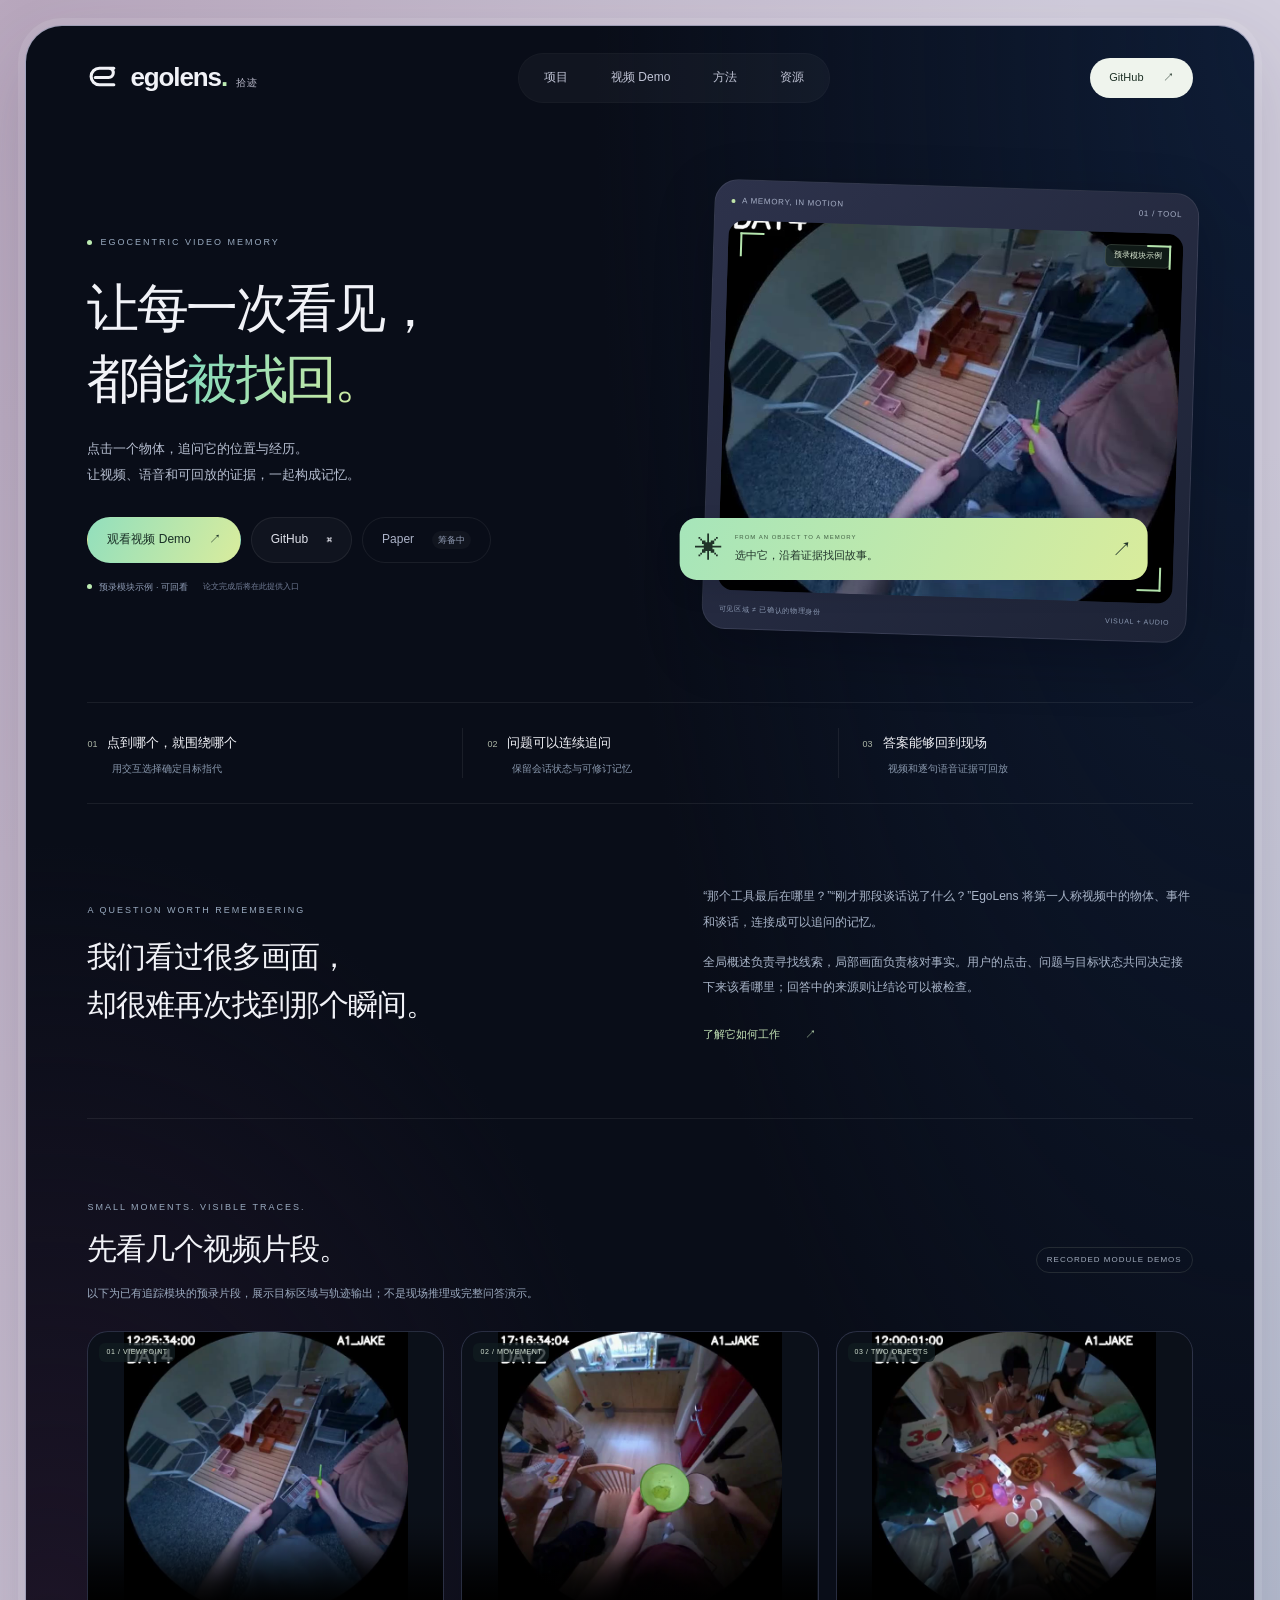
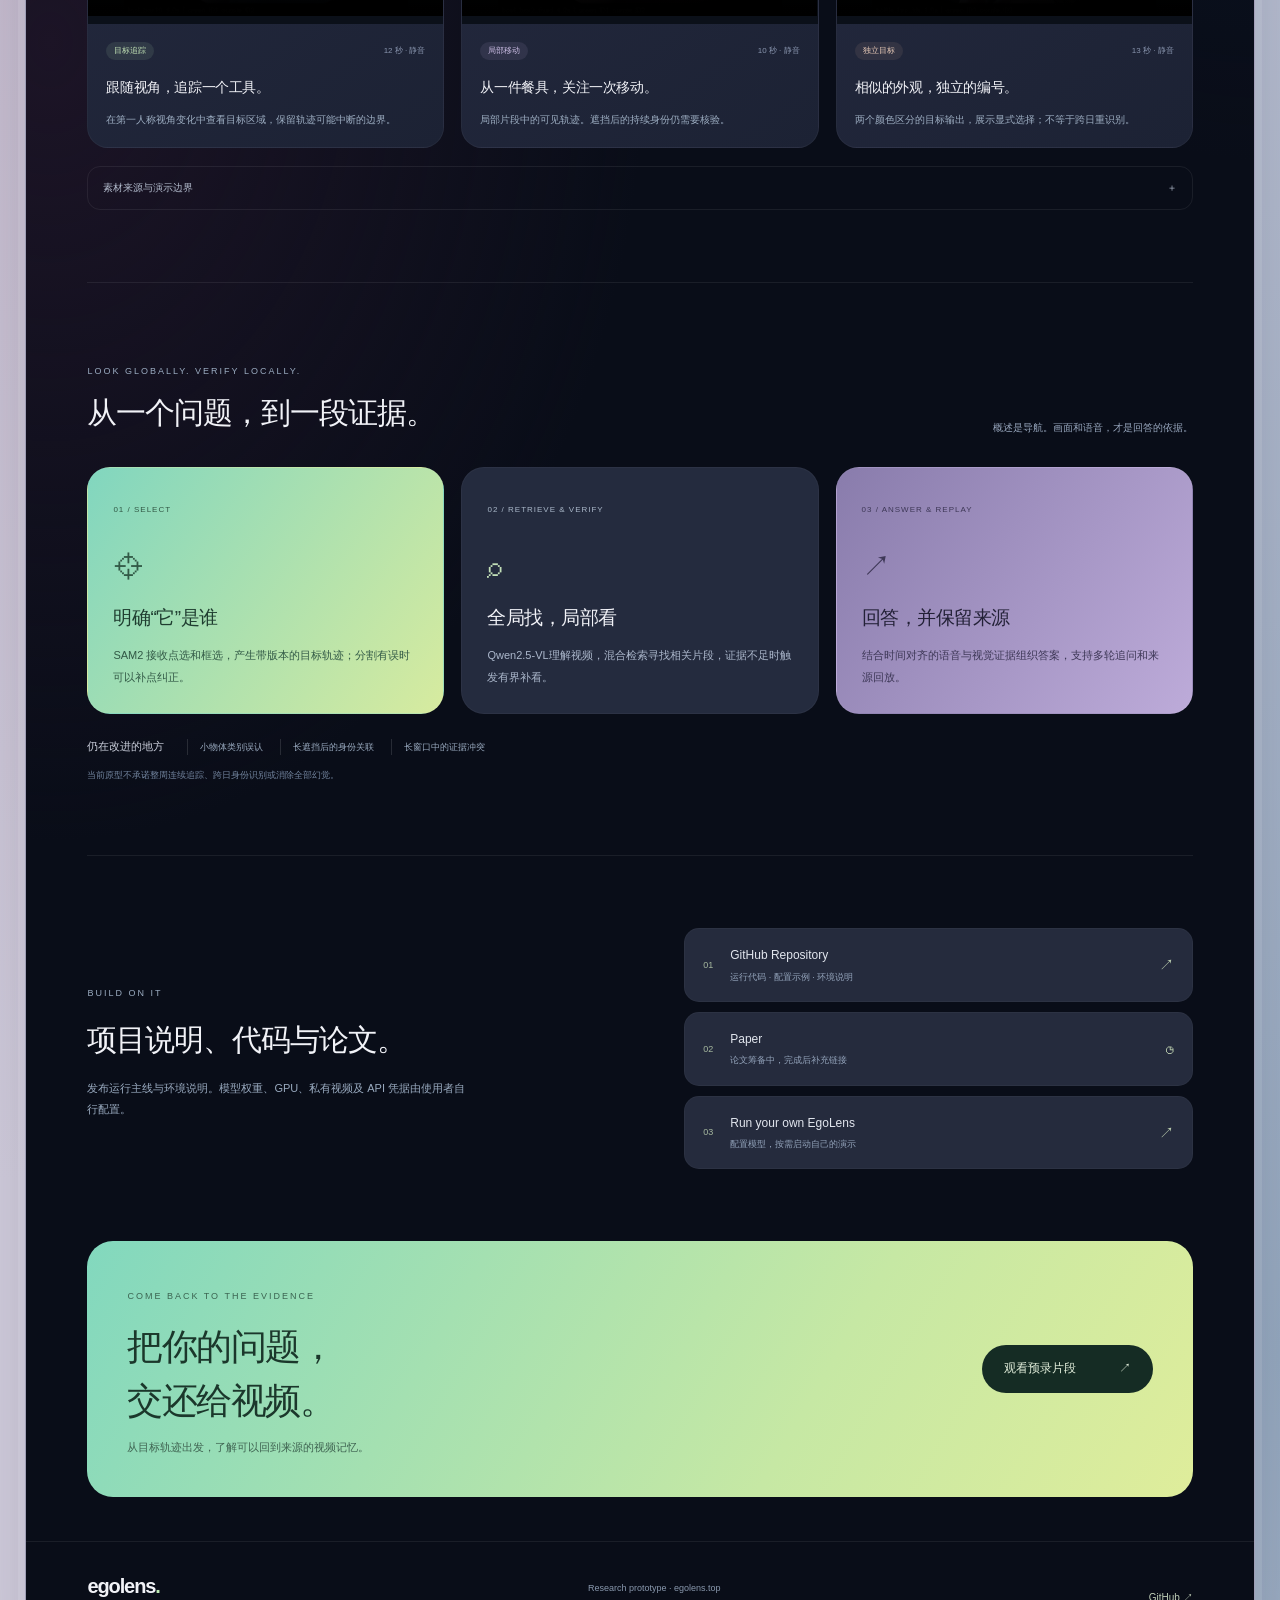
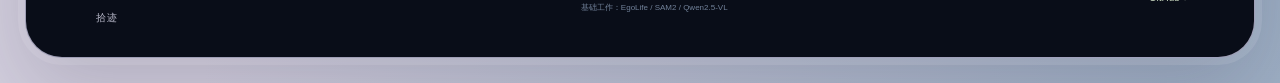
==== site/index.html @ 3f7dbe15 "Publish EgoLens runtime and static project website" ====
<!doctype html>
<html lang="zh-CN"><head><meta charset="utf-8"><meta name="viewport" content="width=device-width,initial-scale=1"><meta name="description" content="EgoLens 拾迹：点击物体，追溯事件，用可回放的视频与语音证据回答问题。"><meta name="theme-color" content="#090d18"><title>EgoLens 拾迹 · 让视频成为可追溯的记忆</title><link rel="icon" href="/assets/favicon.svg"><link rel="stylesheet" href="/assets/project.css"></head>
<body><div class="page-shell" id="top">
<header><a class="brand" href="#top" aria-label="EgoLens 首页"><svg viewBox="0 0 32 32" fill="none" aria-hidden="true"><path d="M26 7H12a8 8 0 0 0 0 16h14M8 16h13a4.5 4.5 0 0 0 0-9" stroke="currentColor" stroke-width="3" stroke-linecap="round"/></svg><span>egolens<span class="mint">.</span><small>拾迹</small></span></a><nav aria-label="项目导航"><a href="#about">项目</a><a href="#demos">视频 Demo</a><a href="#method">方法</a><a href="#resources">资源</a></nav><a class="header-demo" href="https://github.com/heiheiheiha00/egolens" target="_blank" rel="noopener noreferrer">GitHub <span>↗</span></a></header>
<main>
<section class="hero"><div class="hero-copy"><span class="eyebrow"><i></i> EGOCENTRIC VIDEO MEMORY</span><h1>让每一次看见，<br>都能<span>被找回。</span></h1><p>点击一个物体，追问它的位置与经历。<br>让视频、语音和可回放的证据，一起构成记忆。</p><div class="hero-actions"><a class="button primary" href="#demos">观看视频 Demo <span>↗</span></a><a class="button secondary" href="https://github.com/heiheiheiha00/egolens" target="_blank" rel="noopener noreferrer">GitHub <span>⌘</span></a><button class="button paper" id="paperLink" aria-describedby="paperNote">Paper <span>筹备中</span></button></div><div class="live-status"><span class="ready"></span><span>预录模块示例 · 可回看</span><small id="paperNote">论文完成后将在此提供入口</small></div></div>
<div class="hero-visual"><div class="visual-label"><span><i></i> A MEMORY, IN MOTION</span><span>01 / TOOL</span></div><div class="hero-video"><video muted loop playsinline autoplay preload="metadata" poster="/assets/demos/tool.jpg" aria-label="工具追踪预录模块示例"><source src="/assets/demos/tool.mp4" type="video/mp4"></video><span class="recorded-label">预录模块示例</span><span class="corner c1"></span><span class="corner c2"></span><span class="corner c3"></span><span class="corner c4"></span></div><div class="floating-card"><span class="orbit">✳</span><div><small>FROM AN OBJECT TO A MEMORY</small><b>选中它，沿着证据找回故事。</b></div><span>↗</span></div><div class="visual-foot"><span>可见区域 ≠ 已确认的物理身份</span><span>VISUAL + AUDIO</span></div></div></section>
<section class="feature-strip" id="about"><div><span>01</span><b>点到哪个，就围绕哪个</b><p>用交互选择确定目标指代</p></div><div><span>02</span><b>问题可以连续追问</b><p>保留会话状态与可修订记忆</p></div><div><span>03</span><b>答案能够回到现场</b><p>视频和逐句语音证据可回放</p></div></section>
<section class="section introduction"><div><span class="eyebrow">A QUESTION WORTH REMEMBERING</span><h2>我们看过很多画面，<br>却很难再次找到那个瞬间。</h2></div><div><p>“那个工具最后在哪里？”“刚才那段谈话说了什么？”EgoLens 将第一人称视频中的物体、事件和谈话，连接成可以追问的记忆。</p><p>全局概述负责寻找线索，局部画面负责核对事实。用户的点击、问题与目标状态共同决定接下来该看哪里；回答中的来源则让结论可以被检查。</p><a class="text-link" href="#method">了解它如何工作 <span>↗</span></a></div></section>
<section class="section demo-section" id="demos"><div class="section-heading"><div><span class="eyebrow">SMALL MOMENTS. VISIBLE TRACES.</span><h2>先看几个视频片段。</h2></div><span class="section-badge">RECORDED MODULE DEMOS</span></div><p class="section-description">以下为已有追踪模块的预录片段，展示目标区域与轨迹输出；不是现场推理或完整问答演示。</p><div class="demo-grid">
<article class="demo-card"><div class="demo-media"><video controls playsinline preload="none" poster="/assets/demos/tool.jpg" aria-label="工具与视角变化预录演示"><source src="/assets/demos/tool.mp4" type="video/mp4"></video><span>01 / VIEWPOINT</span></div><div class="demo-copy"><div><span class="tag">目标追踪</span><small>12 秒 · 静音</small></div><h3>跟随视角，追踪一个工具。</h3><p>在第一人称视角变化中查看目标区域，保留轨迹可能中断的边界。</p></div></article>
<article class="demo-card"><div class="demo-media"><video controls playsinline preload="none" poster="/assets/demos/bowl.jpg" aria-label="餐具移动预录演示"><source src="/assets/demos/bowl.mp4" type="video/mp4"></video><span>02 / MOVEMENT</span></div><div class="demo-copy"><div><span class="tag lilac">局部移动</span><small>10 秒 · 静音</small></div><h3>从一件餐具，关注一次移动。</h3><p>局部片段中的可见轨迹。遮挡后的持续身份仍需要核验。</p></div></article>
<article class="demo-card"><div class="demo-media"><video controls playsinline preload="none" poster="/assets/demos/bottles.jpg" aria-label="两个相似目标独立编号预录演示"><source src="/assets/demos/bottles.mp4" type="video/mp4"></video><span>03 / TWO OBJECTS</span></div><div class="demo-copy"><div><span class="tag peach">独立目标</span><small>13 秒 · 静音</small></div><h3>相似的外观，独立的编号。</h3><p>两个颜色区分的目标输出，展示显式选择；不等于跨日重识别。</p></div></article>
</div><details class="media-credit"><summary>素材来源与演示边界 <span>＋</span></summary><p>视频来源：<a href="https://huggingface.co/datasets/lmms-lab/EgoLife" target="_blank" rel="noopener noreferrer">EgoLife 官方数据集</a>；EgoLens 添加追踪可视化。分别节选 DAY4_A1_JAKE_12253000 的0–12秒、DAY2_A1_JAKE_17163000 的2–12秒、DAY3_A1_JAKE_12000000 的0–13秒。数据集卡声明 MIT；代码与第三方依赖各遵循其许可。</p><p>这些是开发阶段的追踪模块输出，完整序列中仍存在mask丢失和关联错误。短片用于说明交互组件，不作为完整序列准确率或独立基准成绩。</p></details></section>
<section class="section method-section" id="method"><div class="section-heading"><div><span class="eyebrow">LOOK GLOBALLY. VERIFY LOCALLY.</span><h2>从一个问题，到一段证据。</h2></div><p>概述是导航。画面和语音，才是回答的依据。</p></div><div class="method-grid"><article class="mint-card"><span>01 / SELECT</span><div class="method-icon">⌖</div><h3>明确“它”是谁</h3><p>SAM2 接收点选和框选，产生带版本的目标轨迹；分割有误时可以补点纠正。</p></article><article><span>02 / RETRIEVE & VERIFY</span><div class="method-icon">⌕</div><h3>全局找，局部看</h3><p>Qwen2.5-VL理解视频，混合检索寻找相关片段，证据不足时触发有界补看。</p></article><article class="lilac-card"><span>03 / ANSWER & REPLAY</span><div class="method-icon">↗</div><h3>回答，并保留来源</h3><p>结合时间对齐的语音与视觉证据组织答案，支持多轮追问和来源回放。</p></article></div><div class="limits"><b>仍在改进的地方</b><span>小物体类别误认</span><span>长遮挡后的身份关联</span><span>长窗口中的证据冲突</span><p>当前原型不承诺整周连续追踪、跨日身份识别或消除全部幻觉。</p></div></section>
<section class="section resource-section" id="resources"><div><span class="eyebrow">BUILD ON IT</span><h2>项目说明、代码与论文。</h2><p>发布运行主线与环境说明。模型权重、GPU、私有视频及 API 凭据由使用者自行配置。</p></div><div class="resource-links"><a href="https://github.com/heiheiheiha00/egolens" target="_blank" rel="noopener noreferrer"><span>01</span><div><b>GitHub Repository</b><small>运行代码 · 配置示例 · 环境说明</small></div><i>↗</i></a><button id="paperResource"><span>02</span><div><b>Paper</b><small>论文筹备中，完成后补充链接</small></div><i>◷</i></button><a href="https://github.com/heiheiheiha00/egolens/blob/main/docs/DEPLOYMENT.md" target="_blank" rel="noopener noreferrer"><span>03</span><div><b>Run your own EgoLens</b><small>配置模型，按需启动自己的演示</small></div><i>↗</i></a></div></section>
<section class="closing"><div><span class="eyebrow">COME BACK TO THE EVIDENCE</span><h2>把你的问题，<br>交还给视频。</h2><p>从目标轨迹出发，了解可以回到来源的视频记忆。</p></div><a class="button closing-button" href="#demos">观看预录片段 <span>↗</span></a></section>
</main><footer><a class="brand" href="#top"><span>egolens<span class="mint">.</span><small>拾迹</small></span></a><div><span>Research prototype · egolens.top</span><small>基础工作：<a href="https://github.com/EvolvingLMMs-Lab/EgoLife" target="_blank" rel="noopener noreferrer">EgoLife</a> / <a href="https://github.com/facebookresearch/sam2" target="_blank" rel="noopener noreferrer">SAM2</a> / <a href="https://github.com/QwenLM/Qwen2.5-VL" target="_blank" rel="noopener noreferrer">Qwen2.5-VL</a></small></div><a href="https://github.com/heiheiheiha00/egolens" target="_blank" rel="noopener noreferrer">GitHub ↗</a></footer>
</div><dialog id="notice"><button class="dialog-close" aria-label="关闭">×</button><span class="eyebrow">EGOLENS</span><h2 id="noticeTitle"></h2><p id="noticeText"></p><button class="button primary" id="noticeOkay">知道了</button></dialog><script src="/assets/project.js"></script></body></html>
---- assets/project.css ----
:root{color-scheme:dark;--mint:#bcebb2;--muted:#a5a9bd;--line:#ffffff12}*{box-sizing:border-box}html{scroll-behavior:smooth;scroll-padding-top:30px}body{margin:0;background:radial-gradient(ellipse at 2% 0,#b8a7bd,transparent 60%),radial-gradient(ellipse at 100% 90%,#95a9bf,transparent 60%),#d2cedd;padding:25px;color:#f1f2f7;font:15px/1.8 "Segoe UI","Microsoft YaHei",sans-serif}a{color:inherit;text-decoration:none}button{font:inherit;cursor:pointer}button:focus-visible,a:focus-visible,summary:focus-visible{outline:2px solid var(--mint);outline-offset:5px}[hidden]{display:none!important}h1,h2,h3,p{margin:0}.page-shell{max-width:1500px;margin:auto;border:1px solid #e3dffdb0;border-radius:37px;background:radial-gradient(ellipse at 100% 0,#0e1c35,transparent 38%),radial-gradient(ellipse at 2% 50%,#1c1426,transparent 35%),#090d18;overflow:hidden;box-shadow:0 0 0 7px #ffffff18,0 30px 80px #322b4933}header{display:flex;align-items:center;justify-content:space-between;padding:27px 5%;gap:25px}.brand{display:flex;align-items:center;gap:10px}.brand svg{width:33px}.brand>span{font-size:26px;font-weight:600;letter-spacing:-1.1px}.brand small{font-size:10px;color:#b9b9ca;letter-spacing:1px;margin-left:9px;font-weight:400}.mint{color:var(--mint)}nav{display:flex;gap:5px;background:#ffffff09;padding:6px;border:1px solid #ffffff06;border-radius:30px}nav a{font-size:12px;padding:7px 19px;border-radius:24px;color:#c1c5d6}nav a:hover{background:#ffffff0d}.header-demo{background:#eff4ed;color:#1d3025;border:0;border-radius:25px;font-size:11px;padding:10px 19px}.header-demo span{margin-left:16px}main{padding:0 5%}.hero{display:grid;grid-template-columns:1.12fr 1fr;gap:7%;align-items:center;padding:56px 0 67px}.eyebrow{font-size:9px;font-weight:500;letter-spacing:2px;color:#9aabc0;display:inline-flex;align-items:center;gap:8px}.eyebrow>i{width:5px;height:5px;background:var(--mint);border-radius:50%}h1{font-size:clamp(35px,4.1vw,61px);letter-spacing:-2.6px;line-height:1.36;font-weight:500;margin:19px 0 21px}h1>span{background:linear-gradient(110deg,#81d9bd,#d8ed9e);background-clip:text;-webkit-background-clip:text;color:transparent}.hero-copy>p{color:#b7bfd1;font-size:13px;line-height:2.05}.hero-actions{display:flex;flex-wrap:wrap;gap:10px;margin-top:28px}.button{display:inline-flex;align-items:center;justify-content:center;gap:18px;font-size:12px;border-radius:25px;padding:11px 19px;border:1px solid var(--line);transition:.2s}.button:hover{transform:translateY(-2px)}.primary{background:linear-gradient(115deg,#92dfbd,#d9ec9d);color:#182e25;border-color:transparent}.secondary{background:#ffffff08;color:#e0e2eb}.paper{background:transparent;color:#acb3c8}.paper>span{font-size:9px;background:#ffffff08;border-radius:12px;padding:1px 6px;color:#919cb4}.live-status{display:flex;align-items:center;gap:7px;color:#8e9bb4;font-size:9px;margin-top:16px;flex-wrap:wrap}.live-status>span:first-child{width:5px;height:5px;background:#a593bf;border-radius:50%}.live-status>span.ready{background:var(--mint)}.live-status>small{font-size:8px;color:#747f98;margin-left:8px}.hero-visual{position:relative;border-radius:24px;padding:14px 14px 12px;background:linear-gradient(140deg,#2d324b,#1d2336);border:1px solid #ffffff12;transform:rotate(1.8deg);box-shadow:0 18px 55px #03040e44}.visual-label,.visual-foot{display:flex;align-items:center;justify-content:space-between;font-size:8px;color:#a7b0c7;gap:9px;letter-spacing:.7px}.visual-label{padding:0 2px 12px}.visual-label i{display:inline-block;width:4px;height:4px;background:#bfe4a8;border-radius:50%;margin-right:4px}.hero-video{position:relative;border-radius:16px;overflow:hidden;background:#0a0c13;aspect-ratio:1.23}.hero-video video{height:100%;width:100%;object-fit:cover}.recorded-label{position:absolute;top:12px;right:12px;font-size:8px;color:#dcebd5;background:#16241fbd;border:1px solid #e7f5dd24;border-radius:6px;padding:3px 8px}.corner{position:absolute;width:24px;height:24px;border-color:#b5e5ae;border-style:solid;border-width:0}.c1{top:12px;left:12px;border-top-width:2px;border-left-width:2px}.c2{top:12px;right:12px;border-top-width:2px;border-right-width:2px}.c3{bottom:12px;left:12px;border-bottom-width:2px;border-left-width:2px}.c4{bottom:12px;right:12px;border-bottom-width:2px;border-right-width:2px}.floating-card{display:flex;align-items:center;gap:12px;position:absolute;bottom:54px;left:-25px;right:40px;background:linear-gradient(115deg,#a6e5ba,#d9ec9c);color:#203329;border-radius:17px;padding:13px 15px;transform:rotate(-1.8deg);box-shadow:0 10px 25px #060a1425}.orbit{font-size:28px;line-height:1}.floating-card div{flex:1}.floating-card small{display:block;font-size:6px;letter-spacing:1px;color:#426044}.floating-card b{font-size:11px;font-weight:500;display:block;margin-top:3px}.floating-card>span:last-child{font-size:20px}.visual-foot{font-size:7px;padding:13px 2px 0;color:#8c9ab3}.feature-strip{display:grid;grid-template-columns:1fr 1fr 1fr;border-top:1px solid var(--line);border-bottom:1px solid var(--line);padding:25px 0;gap:20px}.feature-strip div{padding-left:24px;border-left:1px solid var(--line)}.feature-strip div:first-child{padding-left:0;border-left:0}.feature-strip span{font-size:9px;color:#acb5a5;display:inline-block;margin-right:10px}.feature-strip b{font-size:13px;font-weight:500}.feature-strip p{font-size:10px;color:#8998ad;margin:5px 0 0 25px}.section{padding:72px 0}.introduction{display:grid;grid-template-columns:1.1fr 1fr;gap:7%;align-items:center}h2{font-size:30px;font-weight:400;line-height:1.6;letter-spacing:-1px;margin-top:12px}.introduction>div:last-child>p{font-size:12px;color:#a9b5c9;line-height:2.1;margin:8px 0 15px}.text-link{font-size:11px;display:inline-flex;gap:25px;align-items:center;color:#c3e2b6;margin-top:10px}.section-heading{display:flex;justify-content:space-between;align-items:end;gap:25px}.section-heading h2{margin-top:7px}.section-badge{font-size:8px;letter-spacing:1px;color:#a3adbd;border:1px solid #b4c1aa26;border-radius:20px;padding:5px 10px;white-space:nowrap}.section-description{font-size:11px;color:#9cabc0;margin-top:11px}.demo-section{border-top:1px solid var(--line)}.demo-grid{display:grid;grid-template-columns:1fr 1fr 1fr;gap:17px;margin-top:27px}.demo-card{background:linear-gradient(145deg,#252a40,#1c2234);border:1px solid #ffffff0b;border-radius:21px;overflow:hidden}.demo-media{position:relative;background:#0b1019;aspect-ratio:1.25}.demo-media video{width:100%;height:100%;object-fit:contain}.demo-media>span{position:absolute;top:11px;left:11px;font-size:7px;letter-spacing:.6px;padding:3px 7px;border-radius:6px;background:#111c20bf;color:#d0decf;pointer-events:none}.demo-copy{padding:18px}.demo-copy>div{display:flex;justify-content:space-between;align-items:center}.tag{font-size:8px;padding:2px 8px;border-radius:12px;background:#b4dfb21b;color:#c4e5b7}.tag.lilac{color:#cfc0e8;background:#b5a4d31c}.tag.peach{color:#e9cbb8;background:#dfb49518}.demo-copy small{font-size:8px;color:#8995ae}.demo-copy h3{font-size:14px;font-weight:500;letter-spacing:-.4px;margin:15px 0 9px}.demo-copy p{font-size:10px;color:#9daec2;line-height:1.9}.media-credit{margin-top:18px;border:1px solid var(--line);border-radius:13px;padding:12px 15px;color:#8495ae;font-size:10px}.media-credit summary{display:flex;justify-content:space-between;cursor:pointer;color:#b2bbcc}.media-credit p{margin-top:12px;font-size:10px;line-height:1.9}.media-credit a{color:#c4dfb7}.method-section{border-top:1px solid var(--line)}.section-heading>p{font-size:10px;max-width:240px;color:#98a7be;line-height:1.9}.method-grid{display:grid;grid-template-columns:1fr 1fr 1fr;gap:17px;margin-top:30px}.method-grid article{padding:25px;border-radius:23px;background:#242b3e;border:1px solid #ffffff09}.method-grid article>span{font-size:8px;letter-spacing:1px;color:#aab8c9}.method-icon{font-size:29px;margin:20px 0 11px;color:#c2dfb8}.method-grid h3{font-size:19px;line-height:1.6;font-weight:500;letter-spacing:-.5px}.method-grid p{font-size:11px;color:#acb8cc;line-height:1.95;margin-top:12px}.mint-card{background:linear-gradient(125deg,#81d6bf,#d7eb9f)!important;color:#1f3d30}.mint-card>span,.mint-card p,.mint-card .method-icon{color:#325946!important}.lilac-card{background:linear-gradient(125deg,#897cac,#bdabd9)!important;color:#232137}.lilac-card>span,.lilac-card p,.lilac-card .method-icon{color:#3e3857!important}.limits{display:flex;flex-wrap:wrap;align-items:center;gap:10px 17px;padding:23px 0 0;color:#9aabc0;font-size:10px}.limits b{font-weight:500;font-size:11px;color:#ccd0dd;margin-right:6px}.limits>span{border-left:1px solid #ffffff20;padding-left:12px;font-size:9px}.limits p{width:100%;font-size:9px;color:#72849e}.resource-section{display:grid;grid-template-columns:1fr 1fr;gap:8%;border-top:1px solid var(--line);align-items:center}.resource-section>div>p{font-size:11px;color:#9aabc0;line-height:1.95;margin-top:14px;max-width:380px}.resource-links{display:grid;gap:10px}.resource-links>a,.resource-links>button{display:flex;align-items:center;gap:17px;text-align:left;background:#252b3d;color:#e2e6ee;border:1px solid #ffffff08;border-radius:15px;padding:16px 18px}.resource-links>a:hover,.resource-links>button:hover{background:#30374b}.resource-links>*>span{font-size:9px;color:#a6b89f}.resource-links div{flex:1}.resource-links b{display:block;font-size:12px;font-weight:500}.resource-links small{display:block;font-size:9px;color:#93a3ba;margin-top:2px}.resource-links i{font-style:normal;color:#b6c8ab}.closing{display:flex;align-items:center;justify-content:space-between;gap:30px;padding:39px 40px;margin:0 0 44px;border-radius:26px;background:linear-gradient(120deg,#82d8be,#c6e8a4 65%,#dfed9b);color:#1b372b;position:relative;overflow:hidden}.closing .eyebrow{color:#3b6451}.closing h2{font-size:36px;line-height:1.5;letter-spacing:-1.5px;margin:13px 0 10px}.closing p{font-size:11px;color:#3f6351}.closing-button{border:0;background:#152c24;color:#e3efdc;font-size:12px;padding:13px 22px;white-space:nowrap}.closing-button>span{margin-left:25px}footer{padding:26px 5% 30px;border-top:1px solid var(--line);display:flex;align-items:center;justify-content:space-between;gap:20px}footer .brand>span{font-size:20px}footer>div{font-size:9px;color:#8998ad;text-align:center}footer small{display:block;font-size:8px;color:#718199;margin-top:5px}footer> a:last-child{font-size:10px;color:#c0cfb7}dialog{background:#222a3d;border:1px solid #ffffff17;border-radius:24px;color:#e7eaf1;padding:33px;max-width:430px;width:calc(100% - 35px);box-shadow:0 30px 100px #02040d99}dialog::backdrop{background:#030711b8;backdrop-filter:blur(7px)}dialog h2{font-size:24px;margin:18px 0 10px}dialog p{font-size:12px;line-height:2;color:#b8c3d6;margin-bottom:25px}.dialog-close{position:absolute;right:15px;top:10px;background:none;border:0;color:#9ba9c0;font-size:25px}
@media(max-width:1050px){body{padding:18px}.hero{gap:5%;padding-top:36px}h1{font-size:43px;letter-spacing:-1.9px}nav a{padding:7px 12px}.hero-actions{gap:8px}.button{font-size:11px;padding:10px 14px;gap:12px}.feature-strip b{font-size:11px}.section{padding:56px 0}h2{font-size:26px}.demo-grid,.method-grid{gap:12px}.demo-copy{padding:15px}.demo-copy h3{font-size:12px}.method-grid article{padding:21px}.method-grid h3{font-size:17px}.floating-card{left:-13px;right:20px}.floating-card b{font-size:10px}.section-badge{display:none}}
@media(max-width:760px){header{padding:22px 5%;flex-wrap:wrap;gap:16px}.brand>span{font-size:24px}.header-demo{font-size:10px;padding:8px 15px}nav{order:3;width:100%;justify-content:space-between}nav a{flex:1;text-align:center;font-size:11px;padding:5px 8px}.hero{grid-template-columns:1fr;gap:42px;padding:32px 0 45px}.hero-copy{max-width:540px}h1{font-size:49px}.hero-copy>p{font-size:12px}.hero-visual{max-width:530px;width:94%;justify-self:center;transform:rotate(1.2deg)}.hero-video{aspect-ratio:1.45}.hero-visual .floating-card{bottom:40px;left:-13px}.feature-strip{grid-template-columns:1fr;gap:16px;padding:22px 0}.feature-strip div{padding-left:0;border-left:0}.feature-strip b{font-size:13px}.feature-strip p{font-size:10px;margin-top:1px}.introduction,.resource-section{grid-template-columns:1fr;gap:25px}.section-heading{align-items:start;flex-direction:column;gap:10px}.demo-grid{grid-template-columns:1fr;gap:19px}.demo-media{aspect-ratio:1.55}.demo-copy h3{font-size:16px}.demo-copy p{font-size:11px}.demo-copy{padding:19px}.method-grid{grid-template-columns:1fr;gap:13px}.method-grid article{padding:25px}.method-icon{margin:15px 0 5px}.method-grid h3{font-size:21px}.method-grid p{font-size:12px}.limits{gap:10px 12px}.limits>b{width:100%}.limits>span{font-size:8px}.closing{padding:28px;flex-direction:column;align-items:start;gap:25px}.closing h2{font-size:33px}.closing-button{padding:12px 19px}.closing p{font-size:10px}footer{flex-wrap:wrap;gap:18px}footer>div{order:3;width:100%;text-align:left}.section-description{font-size:10px}}
@media(max-width:430px){body{padding:10px}.page-shell{border-radius:25px;box-shadow:0 0 0 4px #ffffff18,0 20px 50px #322b4933}header{padding:20px 5% 14px}.brand svg{width:29px}.brand>span{font-size:23px}.brand small{font-size:9px;margin-left:5px}.header-demo{padding:8px 12px}.header-demo span{margin-left:10px}.eyebrow{font-size:7px;letter-spacing:1.5px}.hero{padding-top:24px;gap:35px}h1{font-size:40px;letter-spacing:-2px;margin-top:16px}.hero-copy>p{font-size:11px}.hero-actions .button{font-size:10px;padding:9px 12px;gap:9px}.paper>span{font-size:8px}.live-status{font-size:8px}.live-status>small{margin-left:12px;width:100%;font-size:7px}.hero-visual{width:96%;padding:10px;border-radius:18px}.visual-label,.visual-foot{font-size:6px}.hero-video{border-radius:12px;aspect-ratio:1.2}.floating-card{padding:10px;gap:8px;right:12px!important;left:-8px!important;bottom:43px!important}.floating-card b{font-size:9px}.floating-card small{font-size:5px}.orbit{font-size:23px}.recorded-label{top:8px;right:8px;font-size:7px}.section{padding:42px 0}h2{font-size:25px}.introduction>div:last-child>p{font-size:11px}.resource-links>a,.resource-links>button{padding:15px}.resource-links small{font-size:8px}.closing{padding:25px;margin-bottom:30px}.closing h2{font-size:30px}.limits>span{padding-left:8px}.media-credit{font-size:9px}.media-credit p{font-size:9px}}
@media(prefers-reduced-motion:reduce){html{scroll-behavior:auto}*{transition:none!important}}
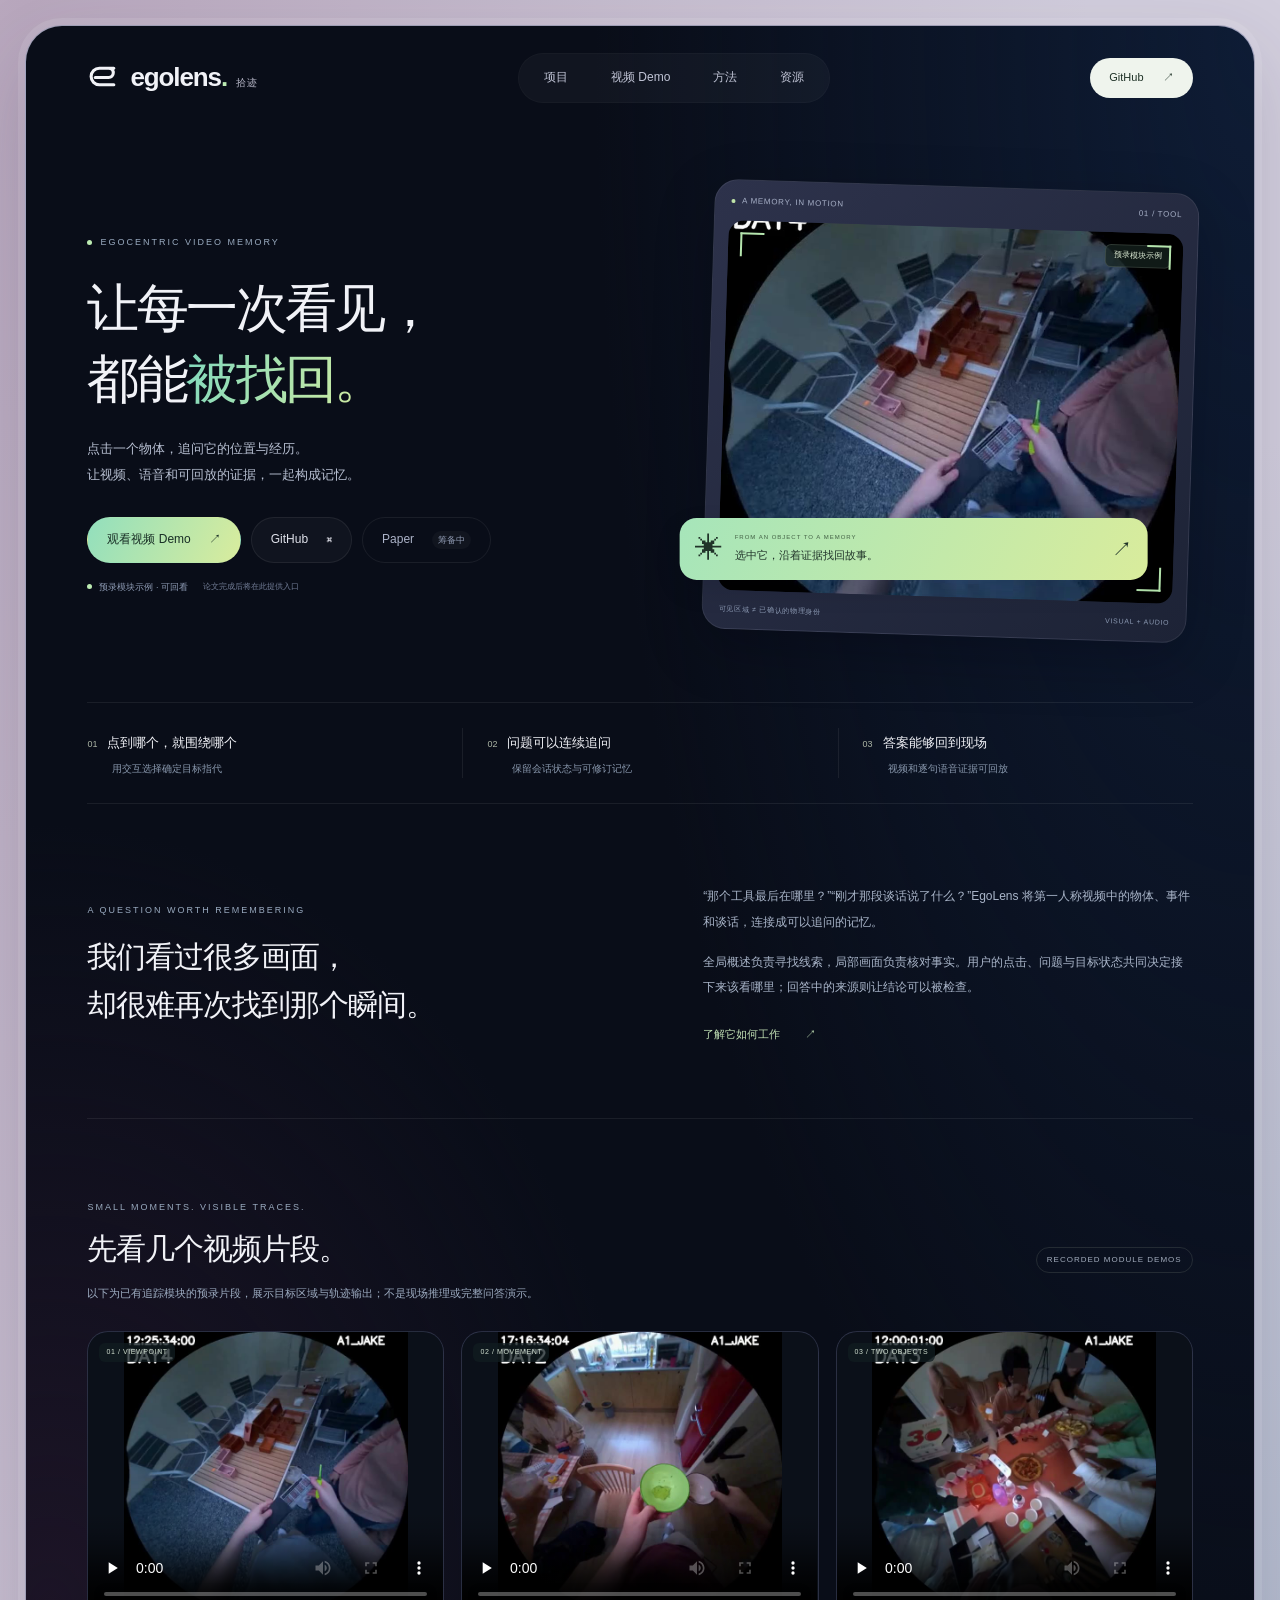
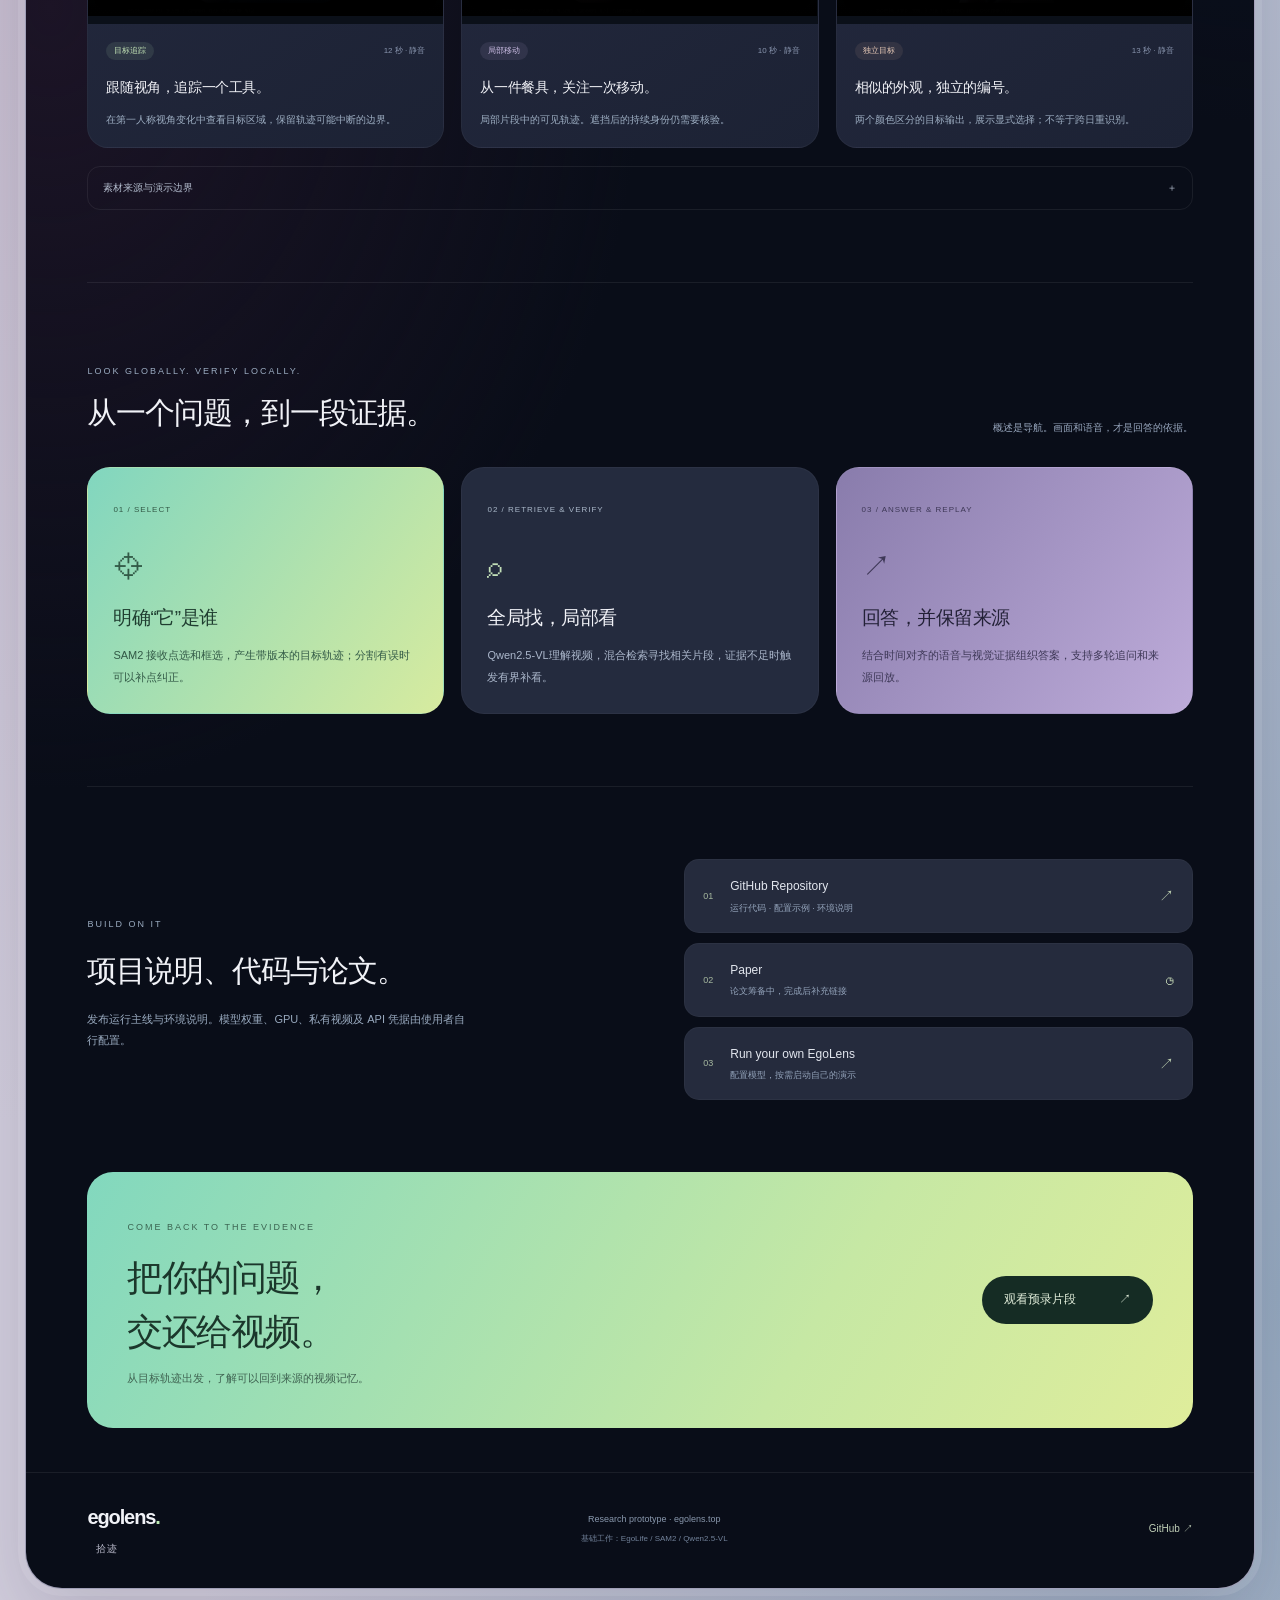
==== commit 93d6b6f2: "Prepare standalone Pages hosting for egolens.top" ====
--- a/site/index.html
+++ b/site/index.html
@@ -1,19 +1,19 @@
 <!doctype html>
-<html lang="zh-CN"><head><meta charset="utf-8"><meta name="viewport" content="width=device-width,initial-scale=1"><meta name="description" content="EgoLens 拾迹：点击物体，追溯事件，用可回放的视频与语音证据回答问题。"><meta name="theme-color" content="#090d18"><title>EgoLens 拾迹 · 让视频成为可追溯的记忆</title><link rel="icon" href="/assets/favicon.svg"><link rel="stylesheet" href="/assets/project.css"></head>
+<html lang="zh-CN"><head><meta charset="utf-8"><meta name="viewport" content="width=device-width,initial-scale=1"><meta name="description" content="EgoLens 拾迹：点击物体，追溯事件，用可回放的视频与语音证据回答问题。"><meta name="theme-color" content="#090d18"><title>EgoLens 拾迹 · 让视频成为可追溯的记忆</title><link rel="icon" href="./assets/favicon.svg"><link rel="stylesheet" href="./assets/project.css"></head>
 <body><div class="page-shell" id="top">
 <header><a class="brand" href="#top" aria-label="EgoLens 首页"><svg viewBox="0 0 32 32" fill="none" aria-hidden="true"><path d="M26 7H12a8 8 0 0 0 0 16h14M8 16h13a4.5 4.5 0 0 0 0-9" stroke="currentColor" stroke-width="3" stroke-linecap="round"/></svg><span>egolens<span class="mint">.</span><small>拾迹</small></span></a><nav aria-label="项目导航"><a href="#about">项目</a><a href="#demos">视频 Demo</a><a href="#method">方法</a><a href="#resources">资源</a></nav><a class="header-demo" href="https://github.com/heiheiheiha00/egolens" target="_blank" rel="noopener noreferrer">GitHub <span>↗</span></a></header>
 <main>
 <section class="hero"><div class="hero-copy"><span class="eyebrow"><i></i> EGOCENTRIC VIDEO MEMORY</span><h1>让每一次看见，<br>都能<span>被找回。</span></h1><p>点击一个物体，追问它的位置与经历。<br>让视频、语音和可回放的证据，一起构成记忆。</p><div class="hero-actions"><a class="button primary" href="#demos">观看视频 Demo <span>↗</span></a><a class="button secondary" href="https://github.com/heiheiheiha00/egolens" target="_blank" rel="noopener noreferrer">GitHub <span>⌘</span></a><button class="button paper" id="paperLink" aria-describedby="paperNote">Paper <span>筹备中</span></button></div><div class="live-status"><span class="ready"></span><span>预录模块示例 · 可回看</span><small id="paperNote">论文完成后将在此提供入口</small></div></div>
-<div class="hero-visual"><div class="visual-label"><span><i></i> A MEMORY, IN MOTION</span><span>01 / TOOL</span></div><div class="hero-video"><video muted loop playsinline autoplay preload="metadata" poster="/assets/demos/tool.jpg" aria-label="工具追踪预录模块示例"><source src="/assets/demos/tool.mp4" type="video/mp4"></video><span class="recorded-label">预录模块示例</span><span class="corner c1"></span><span class="corner c2"></span><span class="corner c3"></span><span class="corner c4"></span></div><div class="floating-card"><span class="orbit">✳</span><div><small>FROM AN OBJECT TO A MEMORY</small><b>选中它，沿着证据找回故事。</b></div><span>↗</span></div><div class="visual-foot"><span>可见区域 ≠ 已确认的物理身份</span><span>VISUAL + AUDIO</span></div></div></section>
+<div class="hero-visual"><div class="visual-label"><span><i></i> A MEMORY, IN MOTION</span><span>01 / TOOL</span></div><div class="hero-video"><video muted loop playsinline autoplay preload="metadata" poster="./assets/demos/tool.jpg" aria-label="工具追踪预录模块示例"><source src="./assets/demos/tool.mp4" type="video/mp4"></video><span class="recorded-label">预录模块示例</span><span class="corner c1"></span><span class="corner c2"></span><span class="corner c3"></span><span class="corner c4"></span></div><div class="floating-card"><span class="orbit">✳</span><div><small>FROM AN OBJECT TO A MEMORY</small><b>选中它，沿着证据找回故事。</b></div><span>↗</span></div><div class="visual-foot"><span>可见区域 ≠ 已确认的物理身份</span><span>VISUAL + AUDIO</span></div></div></section>
 <section class="feature-strip" id="about"><div><span>01</span><b>点到哪个，就围绕哪个</b><p>用交互选择确定目标指代</p></div><div><span>02</span><b>问题可以连续追问</b><p>保留会话状态与可修订记忆</p></div><div><span>03</span><b>答案能够回到现场</b><p>视频和逐句语音证据可回放</p></div></section>
 <section class="section introduction"><div><span class="eyebrow">A QUESTION WORTH REMEMBERING</span><h2>我们看过很多画面，<br>却很难再次找到那个瞬间。</h2></div><div><p>“那个工具最后在哪里？”“刚才那段谈话说了什么？”EgoLens 将第一人称视频中的物体、事件和谈话，连接成可以追问的记忆。</p><p>全局概述负责寻找线索，局部画面负责核对事实。用户的点击、问题与目标状态共同决定接下来该看哪里；回答中的来源则让结论可以被检查。</p><a class="text-link" href="#method">了解它如何工作 <span>↗</span></a></div></section>
 <section class="section demo-section" id="demos"><div class="section-heading"><div><span class="eyebrow">SMALL MOMENTS. VISIBLE TRACES.</span><h2>先看几个视频片段。</h2></div><span class="section-badge">RECORDED MODULE DEMOS</span></div><p class="section-description">以下为已有追踪模块的预录片段，展示目标区域与轨迹输出；不是现场推理或完整问答演示。</p><div class="demo-grid">
-<article class="demo-card"><div class="demo-media"><video controls playsinline preload="none" poster="/assets/demos/tool.jpg" aria-label="工具与视角变化预录演示"><source src="/assets/demos/tool.mp4" type="video/mp4"></video><span>01 / VIEWPOINT</span></div><div class="demo-copy"><div><span class="tag">目标追踪</span><small>12 秒 · 静音</small></div><h3>跟随视角，追踪一个工具。</h3><p>在第一人称视角变化中查看目标区域，保留轨迹可能中断的边界。</p></div></article>
-<article class="demo-card"><div class="demo-media"><video controls playsinline preload="none" poster="/assets/demos/bowl.jpg" aria-label="餐具移动预录演示"><source src="/assets/demos/bowl.mp4" type="video/mp4"></video><span>02 / MOVEMENT</span></div><div class="demo-copy"><div><span class="tag lilac">局部移动</span><small>10 秒 · 静音</small></div><h3>从一件餐具，关注一次移动。</h3><p>局部片段中的可见轨迹。遮挡后的持续身份仍需要核验。</p></div></article>
-<article class="demo-card"><div class="demo-media"><video controls playsinline preload="none" poster="/assets/demos/bottles.jpg" aria-label="两个相似目标独立编号预录演示"><source src="/assets/demos/bottles.mp4" type="video/mp4"></video><span>03 / TWO OBJECTS</span></div><div class="demo-copy"><div><span class="tag peach">独立目标</span><small>13 秒 · 静音</small></div><h3>相似的外观，独立的编号。</h3><p>两个颜色区分的目标输出，展示显式选择；不等于跨日重识别。</p></div></article>
+<article class="demo-card"><div class="demo-media"><video controls playsinline preload="none" poster="./assets/demos/tool.jpg" aria-label="工具与视角变化预录演示"><source src="./assets/demos/tool.mp4" type="video/mp4"></video><span>01 / VIEWPOINT</span></div><div class="demo-copy"><div><span class="tag">目标追踪</span><small>12 秒 · 静音</small></div><h3>跟随视角，追踪一个工具。</h3><p>在第一人称视角变化中查看目标区域，保留轨迹可能中断的边界。</p></div></article>
+<article class="demo-card"><div class="demo-media"><video controls playsinline preload="none" poster="./assets/demos/bowl.jpg" aria-label="餐具移动预录演示"><source src="./assets/demos/bowl.mp4" type="video/mp4"></video><span>02 / MOVEMENT</span></div><div class="demo-copy"><div><span class="tag lilac">局部移动</span><small>10 秒 · 静音</small></div><h3>从一件餐具，关注一次移动。</h3><p>局部片段中的可见轨迹。遮挡后的持续身份仍需要核验。</p></div></article>
+<article class="demo-card"><div class="demo-media"><video controls playsinline preload="none" poster="./assets/demos/bottles.jpg" aria-label="两个相似目标独立编号预录演示"><source src="./assets/demos/bottles.mp4" type="video/mp4"></video><span>03 / TWO OBJECTS</span></div><div class="demo-copy"><div><span class="tag peach">独立目标</span><small>13 秒 · 静音</small></div><h3>相似的外观，独立的编号。</h3><p>两个颜色区分的目标输出，展示显式选择；不等于跨日重识别。</p></div></article>
 </div><details class="media-credit"><summary>素材来源与演示边界 <span>＋</span></summary><p>视频来源：<a href="https://huggingface.co/datasets/lmms-lab/EgoLife" target="_blank" rel="noopener noreferrer">EgoLife 官方数据集</a>；EgoLens 添加追踪可视化。分别节选 DAY4_A1_JAKE_12253000 的0–12秒、DAY2_A1_JAKE_17163000 的2–12秒、DAY3_A1_JAKE_12000000 的0–13秒。数据集卡声明 MIT；代码与第三方依赖各遵循其许可。</p><p>这些是开发阶段的追踪模块输出，完整序列中仍存在mask丢失和关联错误。短片用于说明交互组件，不作为完整序列准确率或独立基准成绩。</p></details></section>
-<section class="section method-section" id="method"><div class="section-heading"><div><span class="eyebrow">LOOK GLOBALLY. VERIFY LOCALLY.</span><h2>从一个问题，到一段证据。</h2></div><p>概述是导航。画面和语音，才是回答的依据。</p></div><div class="method-grid"><article class="mint-card"><span>01 / SELECT</span><div class="method-icon">⌖</div><h3>明确“它”是谁</h3><p>SAM2 接收点选和框选，产生带版本的目标轨迹；分割有误时可以补点纠正。</p></article><article><span>02 / RETRIEVE & VERIFY</span><div class="method-icon">⌕</div><h3>全局找，局部看</h3><p>Qwen2.5-VL理解视频，混合检索寻找相关片段，证据不足时触发有界补看。</p></article><article class="lilac-card"><span>03 / ANSWER & REPLAY</span><div class="method-icon">↗</div><h3>回答，并保留来源</h3><p>结合时间对齐的语音与视觉证据组织答案，支持多轮追问和来源回放。</p></article></div><div class="limits"><b>仍在改进的地方</b><span>小物体类别误认</span><span>长遮挡后的身份关联</span><span>长窗口中的证据冲突</span><p>当前原型不承诺整周连续追踪、跨日身份识别或消除全部幻觉。</p></div></section>
+<section class="section method-section" id="method"><div class="section-heading"><div><span class="eyebrow">LOOK GLOBALLY. VERIFY LOCALLY.</span><h2>从一个问题，到一段证据。</h2></div><p>概述是导航。画面和语音，才是回答的依据。</p></div><div class="method-grid"><article class="mint-card"><span>01 / SELECT</span><div class="method-icon">⌖</div><h3>明确“它”是谁</h3><p>SAM2 接收点选和框选，产生带版本的目标轨迹；分割有误时可以补点纠正。</p></article><article><span>02 / RETRIEVE & VERIFY</span><div class="method-icon">⌕</div><h3>全局找，局部看</h3><p>Qwen2.5-VL理解视频，混合检索寻找相关片段，证据不足时触发有界补看。</p></article><article class="lilac-card"><span>03 / ANSWER & REPLAY</span><div class="method-icon">↗</div><h3>回答，并保留来源</h3><p>结合时间对齐的语音与视觉证据组织答案，支持多轮追问和来源回放。</p></article></div></section>
 <section class="section resource-section" id="resources"><div><span class="eyebrow">BUILD ON IT</span><h2>项目说明、代码与论文。</h2><p>发布运行主线与环境说明。模型权重、GPU、私有视频及 API 凭据由使用者自行配置。</p></div><div class="resource-links"><a href="https://github.com/heiheiheiha00/egolens" target="_blank" rel="noopener noreferrer"><span>01</span><div><b>GitHub Repository</b><small>运行代码 · 配置示例 · 环境说明</small></div><i>↗</i></a><button id="paperResource"><span>02</span><div><b>Paper</b><small>论文筹备中，完成后补充链接</small></div><i>◷</i></button><a href="https://github.com/heiheiheiha00/egolens/blob/main/docs/DEPLOYMENT.md" target="_blank" rel="noopener noreferrer"><span>03</span><div><b>Run your own EgoLens</b><small>配置模型，按需启动自己的演示</small></div><i>↗</i></a></div></section>
 <section class="closing"><div><span class="eyebrow">COME BACK TO THE EVIDENCE</span><h2>把你的问题，<br>交还给视频。</h2><p>从目标轨迹出发，了解可以回到来源的视频记忆。</p></div><a class="button closing-button" href="#demos">观看预录片段 <span>↗</span></a></section>
 </main><footer><a class="brand" href="#top"><span>egolens<span class="mint">.</span><small>拾迹</small></span></a><div><span>Research prototype · egolens.top</span><small>基础工作：<a href="https://github.com/EvolvingLMMs-Lab/EgoLife" target="_blank" rel="noopener noreferrer">EgoLife</a> / <a href="https://github.com/facebookresearch/sam2" target="_blank" rel="noopener noreferrer">SAM2</a> / <a href="https://github.com/QwenLM/Qwen2.5-VL" target="_blank" rel="noopener noreferrer">Qwen2.5-VL</a></small></div><a href="https://github.com/heiheiheiha00/egolens" target="_blank" rel="noopener noreferrer">GitHub ↗</a></footer>
-</div><dialog id="notice"><button class="dialog-close" aria-label="关闭">×</button><span class="eyebrow">EGOLENS</span><h2 id="noticeTitle"></h2><p id="noticeText"></p><button class="button primary" id="noticeOkay">知道了</button></dialog><script src="/assets/project.js"></script></body></html>
+</div><dialog id="notice"><button class="dialog-close" aria-label="关闭">×</button><span class="eyebrow">EGOLENS</span><h2 id="noticeTitle"></h2><p id="noticeText"></p><button class="button primary" id="noticeOkay">知道了</button></dialog><script src="./assets/project.js"></script></body></html>
--- a/site/assets/project.css
+++ b/site/assets/project.css
@@ -0,0 +1,5 @@
+:root{color-scheme:dark;--mint:#bcebb2;--muted:#a5a9bd;--line:#ffffff12}*{box-sizing:border-box}html{scroll-behavior:smooth;scroll-padding-top:30px}body{margin:0;background:radial-gradient(ellipse at 2% 0,#b8a7bd,transparent 60%),radial-gradient(ellipse at 100% 90%,#95a9bf,transparent 60%),#d2cedd;padding:25px;color:#f1f2f7;font:15px/1.8 "Segoe UI","Microsoft YaHei",sans-serif}a{color:inherit;text-decoration:none}button{font:inherit;cursor:pointer}button:focus-visible,a:focus-visible,summary:focus-visible{outline:2px solid var(--mint);outline-offset:5px}[hidden]{display:none!important}h1,h2,h3,p{margin:0}.page-shell{max-width:1500px;margin:auto;border:1px solid #e3dffdb0;border-radius:37px;background:radial-gradient(ellipse at 100% 0,#0e1c35,transparent 38%),radial-gradient(ellipse at 2% 50%,#1c1426,transparent 35%),#090d18;overflow:hidden;box-shadow:0 0 0 7px #ffffff18,0 30px 80px #322b4933}header{display:flex;align-items:center;justify-content:space-between;padding:27px 5%;gap:25px}.brand{display:flex;align-items:center;gap:10px}.brand svg{width:33px}.brand>span{font-size:26px;font-weight:600;letter-spacing:-1.1px}.brand small{font-size:10px;color:#b9b9ca;letter-spacing:1px;margin-left:9px;font-weight:400}.mint{color:var(--mint)}nav{display:flex;gap:5px;background:#ffffff09;padding:6px;border:1px solid #ffffff06;border-radius:30px}nav a{font-size:12px;padding:7px 19px;border-radius:24px;color:#c1c5d6}nav a:hover{background:#ffffff0d}.header-demo{background:#eff4ed;color:#1d3025;border:0;border-radius:25px;font-size:11px;padding:10px 19px}.header-demo span{margin-left:16px}main{padding:0 5%}.hero{display:grid;grid-template-columns:1.12fr 1fr;gap:7%;align-items:center;padding:56px 0 67px}.eyebrow{font-size:9px;font-weight:500;letter-spacing:2px;color:#9aabc0;display:inline-flex;align-items:center;gap:8px}.eyebrow>i{width:5px;height:5px;background:var(--mint);border-radius:50%}h1{font-size:clamp(35px,4.1vw,61px);letter-spacing:-2.6px;line-height:1.36;font-weight:500;margin:19px 0 21px}h1>span{background:linear-gradient(110deg,#81d9bd,#d8ed9e);background-clip:text;-webkit-background-clip:text;color:transparent}.hero-copy>p{color:#b7bfd1;font-size:13px;line-height:2.05}.hero-actions{display:flex;flex-wrap:wrap;gap:10px;margin-top:28px}.button{display:inline-flex;align-items:center;justify-content:center;gap:18px;font-size:12px;border-radius:25px;padding:11px 19px;border:1px solid var(--line);transition:.2s}.button:hover{transform:translateY(-2px)}.primary{background:linear-gradient(115deg,#92dfbd,#d9ec9d);color:#182e25;border-color:transparent}.secondary{background:#ffffff08;color:#e0e2eb}.paper{background:transparent;color:#acb3c8}.paper>span{font-size:9px;background:#ffffff08;border-radius:12px;padding:1px 6px;color:#919cb4}.live-status{display:flex;align-items:center;gap:7px;color:#8e9bb4;font-size:9px;margin-top:16px;flex-wrap:wrap}.live-status>span:first-child{width:5px;height:5px;background:#a593bf;border-radius:50%}.live-status>span.ready{background:var(--mint)}.live-status>small{font-size:8px;color:#747f98;margin-left:8px}.hero-visual{position:relative;border-radius:24px;padding:14px 14px 12px;background:linear-gradient(140deg,#2d324b,#1d2336);border:1px solid #ffffff12;transform:rotate(1.8deg);box-shadow:0 18px 55px #03040e44}.visual-label,.visual-foot{display:flex;align-items:center;justify-content:space-between;font-size:8px;color:#a7b0c7;gap:9px;letter-spacing:.7px}.visual-label{padding:0 2px 12px}.visual-label i{display:inline-block;width:4px;height:4px;background:#bfe4a8;border-radius:50%;margin-right:4px}.hero-video{position:relative;border-radius:16px;overflow:hidden;background:#0a0c13;aspect-ratio:1.23}.hero-video video{height:100%;width:100%;object-fit:cover}.recorded-label{position:absolute;top:12px;right:12px;font-size:8px;color:#dcebd5;background:#16241fbd;border:1px solid #e7f5dd24;border-radius:6px;padding:3px 8px}.corner{position:absolute;width:24px;height:24px;border-color:#b5e5ae;border-style:solid;border-width:0}.c1{top:12px;left:12px;border-top-width:2px;border-left-width:2px}.c2{top:12px;right:12px;border-top-width:2px;border-right-width:2px}.c3{bottom:12px;left:12px;border-bottom-width:2px;border-left-width:2px}.c4{bottom:12px;right:12px;border-bottom-width:2px;border-right-width:2px}.floating-card{display:flex;align-items:center;gap:12px;position:absolute;bottom:54px;left:-25px;right:40px;background:linear-gradient(115deg,#a6e5ba,#d9ec9c);color:#203329;border-radius:17px;padding:13px 15px;transform:rotate(-1.8deg);box-shadow:0 10px 25px #060a1425}.orbit{font-size:28px;line-height:1}.floating-card div{flex:1}.floating-card small{display:block;font-size:6px;letter-spacing:1px;color:#426044}.floating-card b{font-size:11px;font-weight:500;display:block;margin-top:3px}.floating-card>span:last-child{font-size:20px}.visual-foot{font-size:7px;padding:13px 2px 0;color:#8c9ab3}.feature-strip{display:grid;grid-template-columns:1fr 1fr 1fr;border-top:1px solid var(--line);border-bottom:1px solid var(--line);padding:25px 0;gap:20px}.feature-strip div{padding-left:24px;border-left:1px solid var(--line)}.feature-strip div:first-child{padding-left:0;border-left:0}.feature-strip span{font-size:9px;color:#acb5a5;display:inline-block;margin-right:10px}.feature-strip b{font-size:13px;font-weight:500}.feature-strip p{font-size:10px;color:#8998ad;margin:5px 0 0 25px}.section{padding:72px 0}.introduction{display:grid;grid-template-columns:1.1fr 1fr;gap:7%;align-items:center}h2{font-size:30px;font-weight:400;line-height:1.6;letter-spacing:-1px;margin-top:12px}.introduction>div:last-child>p{font-size:12px;color:#a9b5c9;line-height:2.1;margin:8px 0 15px}.text-link{font-size:11px;display:inline-flex;gap:25px;align-items:center;color:#c3e2b6;margin-top:10px}.section-heading{display:flex;justify-content:space-between;align-items:end;gap:25px}.section-heading h2{margin-top:7px}.section-badge{font-size:8px;letter-spacing:1px;color:#a3adbd;border:1px solid #b4c1aa26;border-radius:20px;padding:5px 10px;white-space:nowrap}.section-description{font-size:11px;color:#9cabc0;margin-top:11px}.demo-section{border-top:1px solid var(--line)}.demo-grid{display:grid;grid-template-columns:1fr 1fr 1fr;gap:17px;margin-top:27px}.demo-card{background:linear-gradient(145deg,#252a40,#1c2234);border:1px solid #ffffff0b;border-radius:21px;overflow:hidden}.demo-media{position:relative;background:#0b1019;aspect-ratio:1.25}.demo-media video{width:100%;height:100%;object-fit:contain}.demo-media>span{position:absolute;top:11px;left:11px;font-size:7px;letter-spacing:.6px;padding:3px 7px;border-radius:6px;background:#111c20bf;color:#d0decf;pointer-events:none}.demo-copy{padding:18px}.demo-copy>div{display:flex;justify-content:space-between;align-items:center}.tag{font-size:8px;padding:2px 8px;border-radius:12px;background:#b4dfb21b;color:#c4e5b7}.tag.lilac{color:#cfc0e8;background:#b5a4d31c}.tag.peach{color:#e9cbb8;background:#dfb49518}.demo-copy small{font-size:8px;color:#8995ae}.demo-copy h3{font-size:14px;font-weight:500;letter-spacing:-.4px;margin:15px 0 9px}.demo-copy p{font-size:10px;color:#9daec2;line-height:1.9}.media-credit{margin-top:18px;border:1px solid var(--line);border-radius:13px;padding:12px 15px;color:#8495ae;font-size:10px}.media-credit summary{display:flex;justify-content:space-between;cursor:pointer;color:#b2bbcc}.media-credit p{margin-top:12px;font-size:10px;line-height:1.9}.media-credit a{color:#c4dfb7}.method-section{border-top:1px solid var(--line)}.section-heading>p{font-size:10px;max-width:240px;color:#98a7be;line-height:1.9}.method-grid{display:grid;grid-template-columns:1fr 1fr 1fr;gap:17px;margin-top:30px}.method-grid article{padding:25px;border-radius:23px;background:#242b3e;border:1px solid #ffffff09}.method-grid article>span{font-size:8px;letter-spacing:1px;color:#aab8c9}.method-icon{font-size:29px;margin:20px 0 11px;color:#c2dfb8}.method-grid h3{font-size:19px;line-height:1.6;font-weight:500;letter-spacing:-.5px}.method-grid p{font-size:11px;color:#acb8cc;line-height:1.95;margin-top:12px}.mint-card{background:linear-gradient(125deg,#81d6bf,#d7eb9f)!important;color:#1f3d30}.mint-card>span,.mint-card p,.mint-card .method-icon{color:#325946!important}.lilac-card{background:linear-gradient(125deg,#897cac,#bdabd9)!important;color:#232137}.lilac-card>span,.lilac-card p,.lilac-card .method-icon{color:#3e3857!important}.resource-section{display:grid;grid-template-columns:1fr 1fr;gap:8%;border-top:1px solid var(--line);align-items:center}.resource-section>div>p{font-size:11px;color:#9aabc0;line-height:1.95;margin-top:14px;max-width:380px}.resource-links{display:grid;gap:10px}.resource-links>a,.resource-links>button{display:flex;align-items:center;gap:17px;text-align:left;background:#252b3d;color:#e2e6ee;border:1px solid #ffffff08;border-radius:15px;padding:16px 18px}.resource-links>a:hover,.resource-links>button:hover{background:#30374b}.resource-links>*>span{font-size:9px;color:#a6b89f}.resource-links div{flex:1}.resource-links b{display:block;font-size:12px;font-weight:500}.resource-links small{display:block;font-size:9px;color:#93a3ba;margin-top:2px}.resource-links i{font-style:normal;color:#b6c8ab}.closing{display:flex;align-items:center;justify-content:space-between;gap:30px;padding:39px 40px;margin:0 0 44px;border-radius:26px;background:linear-gradient(120deg,#82d8be,#c6e8a4 65%,#dfed9b);color:#1b372b;position:relative;overflow:hidden}.closing .eyebrow{color:#3b6451}.closing h2{font-size:36px;line-height:1.5;letter-spacing:-1.5px;margin:13px 0 10px}.closing p{font-size:11px;color:#3f6351}.closing-button{border:0;background:#152c24;color:#e3efdc;font-size:12px;padding:13px 22px;white-space:nowrap}.closing-button>span{margin-left:25px}footer{padding:26px 5% 30px;border-top:1px solid var(--line);display:flex;align-items:center;justify-content:space-between;gap:20px}footer .brand>span{font-size:20px}footer>div{font-size:9px;color:#8998ad;text-align:center}footer small{display:block;font-size:8px;color:#718199;margin-top:5px}footer> a:last-child{font-size:10px;color:#c0cfb7}dialog{background:#222a3d;border:1px solid #ffffff17;border-radius:24px;color:#e7eaf1;padding:33px;max-width:430px;width:calc(100% - 35px);box-shadow:0 30px 100px #02040d99}dialog::backdrop{background:#030711b8;backdrop-filter:blur(7px)}dialog h2{font-size:24px;margin:18px 0 10px}dialog p{font-size:12px;line-height:2;color:#b8c3d6;margin-bottom:25px}.dialog-close{position:absolute;right:15px;top:10px;background:none;border:0;color:#9ba9c0;font-size:25px}
+@media(max-width:1050px){body{padding:18px}.hero{gap:5%;padding-top:36px}h1{font-size:43px;letter-spacing:-1.9px}nav a{padding:7px 12px}.hero-actions{gap:8px}.button{font-size:11px;padding:10px 14px;gap:12px}.feature-strip b{font-size:11px}.section{padding:56px 0}h2{font-size:26px}.demo-grid,.method-grid{gap:12px}.demo-copy{padding:15px}.demo-copy h3{font-size:12px}.method-grid article{padding:21px}.method-grid h3{font-size:17px}.floating-card{left:-13px;right:20px}.floating-card b{font-size:10px}.section-badge{display:none}}
+@media(max-width:760px){header{padding:22px 5%;flex-wrap:wrap;gap:16px}.brand>span{font-size:24px}.header-demo{font-size:10px;padding:8px 15px}nav{order:3;width:100%;justify-content:space-between}nav a{flex:1;text-align:center;font-size:11px;padding:5px 8px}.hero{grid-template-columns:1fr;gap:42px;padding:32px 0 45px}.hero-copy{max-width:540px}h1{font-size:49px}.hero-copy>p{font-size:12px}.hero-visual{max-width:530px;width:94%;justify-self:center;transform:rotate(1.2deg)}.hero-video{aspect-ratio:1.45}.hero-visual .floating-card{bottom:40px;left:-13px}.feature-strip{grid-template-columns:1fr;gap:16px;padding:22px 0}.feature-strip div{padding-left:0;border-left:0}.feature-strip b{font-size:13px}.feature-strip p{font-size:10px;margin-top:1px}.introduction,.resource-section{grid-template-columns:1fr;gap:25px}.section-heading{align-items:start;flex-direction:column;gap:10px}.demo-grid{grid-template-columns:1fr;gap:19px}.demo-media{aspect-ratio:1.55}.demo-copy h3{font-size:16px}.demo-copy p{font-size:11px}.demo-copy{padding:19px}.method-grid{grid-template-columns:1fr;gap:13px}.method-grid article{padding:25px}.method-icon{margin:15px 0 5px}.method-grid h3{font-size:21px}.method-grid p{font-size:12px}.closing{padding:28px;flex-direction:column;align-items:start;gap:25px}.closing h2{font-size:33px}.closing-button{padding:12px 19px}.closing p{font-size:10px}footer{flex-wrap:wrap;gap:18px}footer>div{order:3;width:100%;text-align:left}.section-description{font-size:10px}}
+@media(max-width:430px){body{padding:10px}.page-shell{border-radius:25px;box-shadow:0 0 0 4px #ffffff18,0 20px 50px #322b4933}header{padding:20px 5% 14px}.brand svg{width:29px}.brand>span{font-size:23px}.brand small{font-size:9px;margin-left:5px}.header-demo{padding:8px 12px}.header-demo span{margin-left:10px}.eyebrow{font-size:7px;letter-spacing:1.5px}.hero{padding-top:24px;gap:35px}h1{font-size:40px;letter-spacing:-2px;margin-top:16px}.hero-copy>p{font-size:11px}.hero-actions .button{font-size:10px;padding:9px 12px;gap:9px}.paper>span{font-size:8px}.live-status{font-size:8px}.live-status>small{margin-left:12px;width:100%;font-size:7px}.hero-visual{width:96%;padding:10px;border-radius:18px}.visual-label,.visual-foot{font-size:6px}.hero-video{border-radius:12px;aspect-ratio:1.2}.floating-card{padding:10px;gap:8px;right:12px!important;left:-8px!important;bottom:43px!important}.floating-card b{font-size:9px}.floating-card small{font-size:5px}.orbit{font-size:23px}.recorded-label{top:8px;right:8px;font-size:7px}.section{padding:42px 0}h2{font-size:25px}.introduction>div:last-child>p{font-size:11px}.resource-links>a,.resource-links>button{padding:15px}.resource-links small{font-size:8px}.closing{padding:25px;margin-bottom:30px}.closing h2{font-size:30px}.media-credit{font-size:9px}.media-credit p{font-size:9px}}
+@media(prefers-reduced-motion:reduce){html{scroll-behavior:auto}*{transition:none!important}}
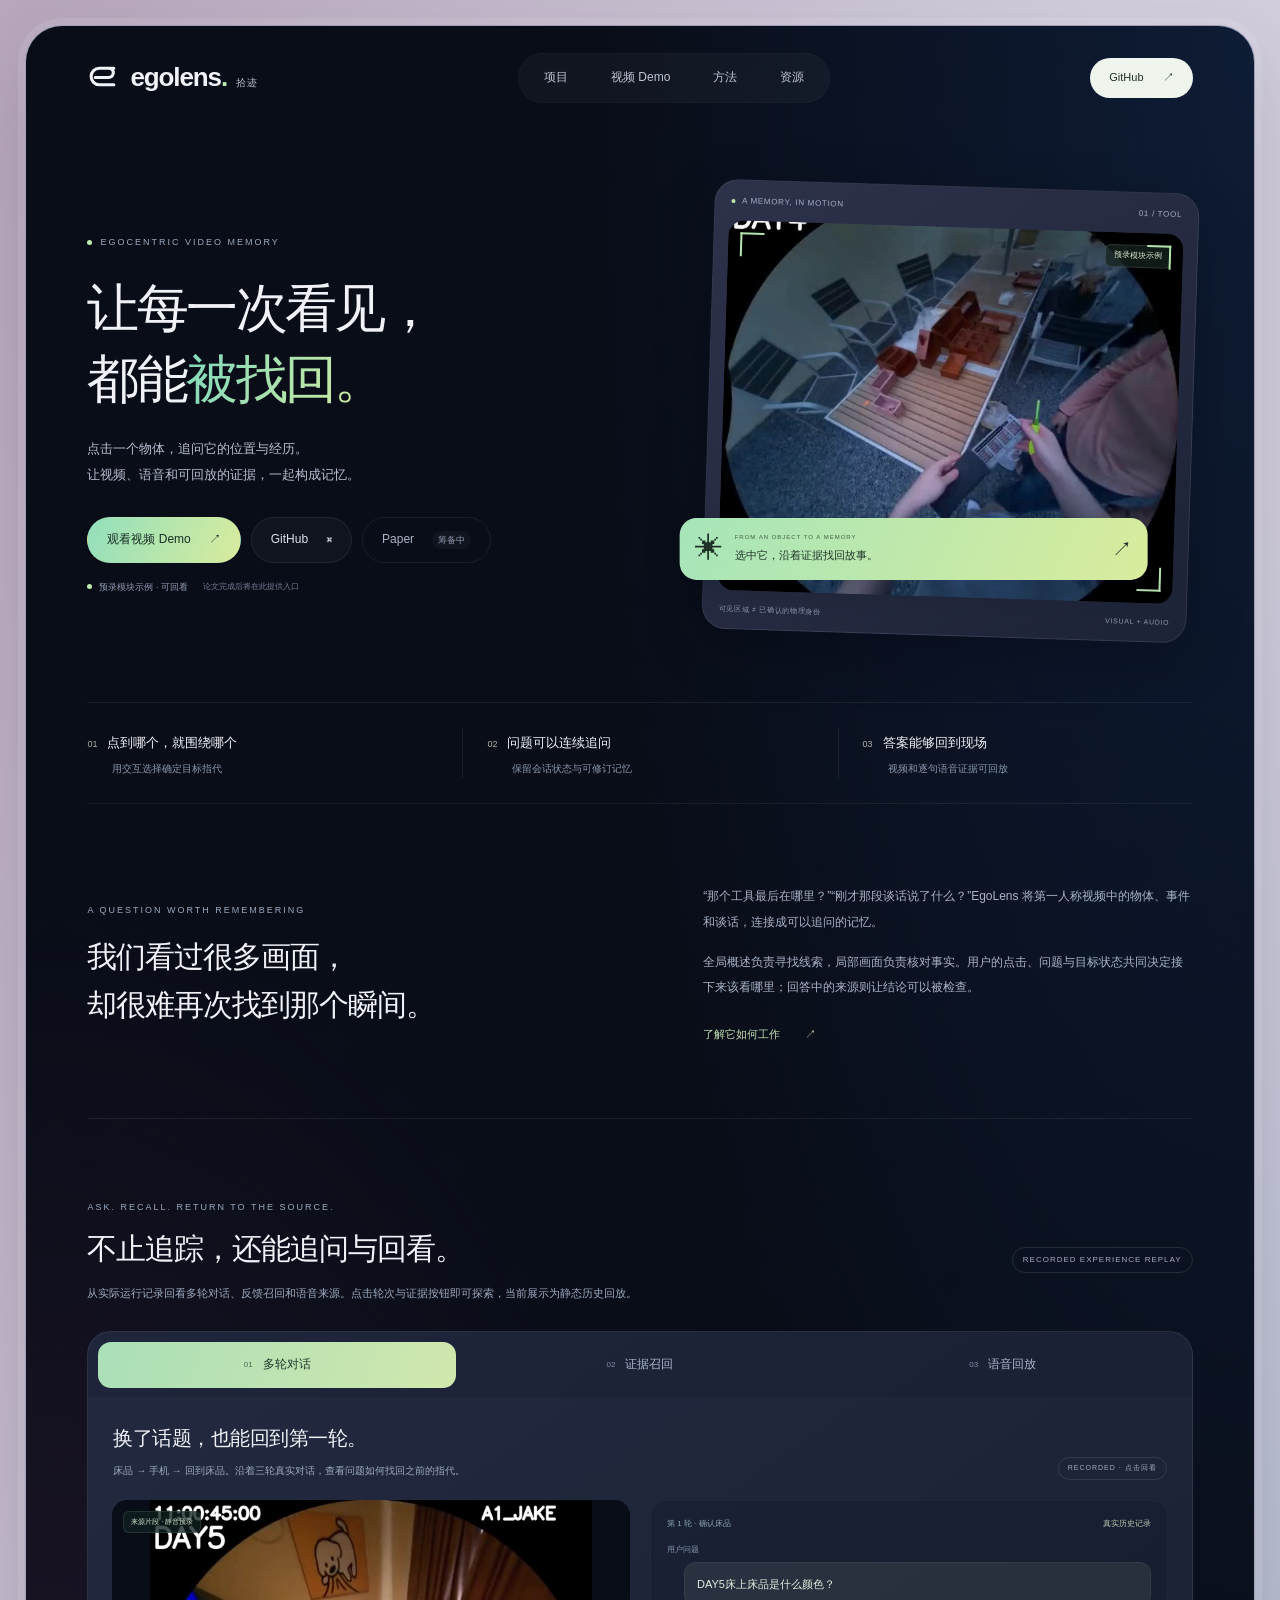
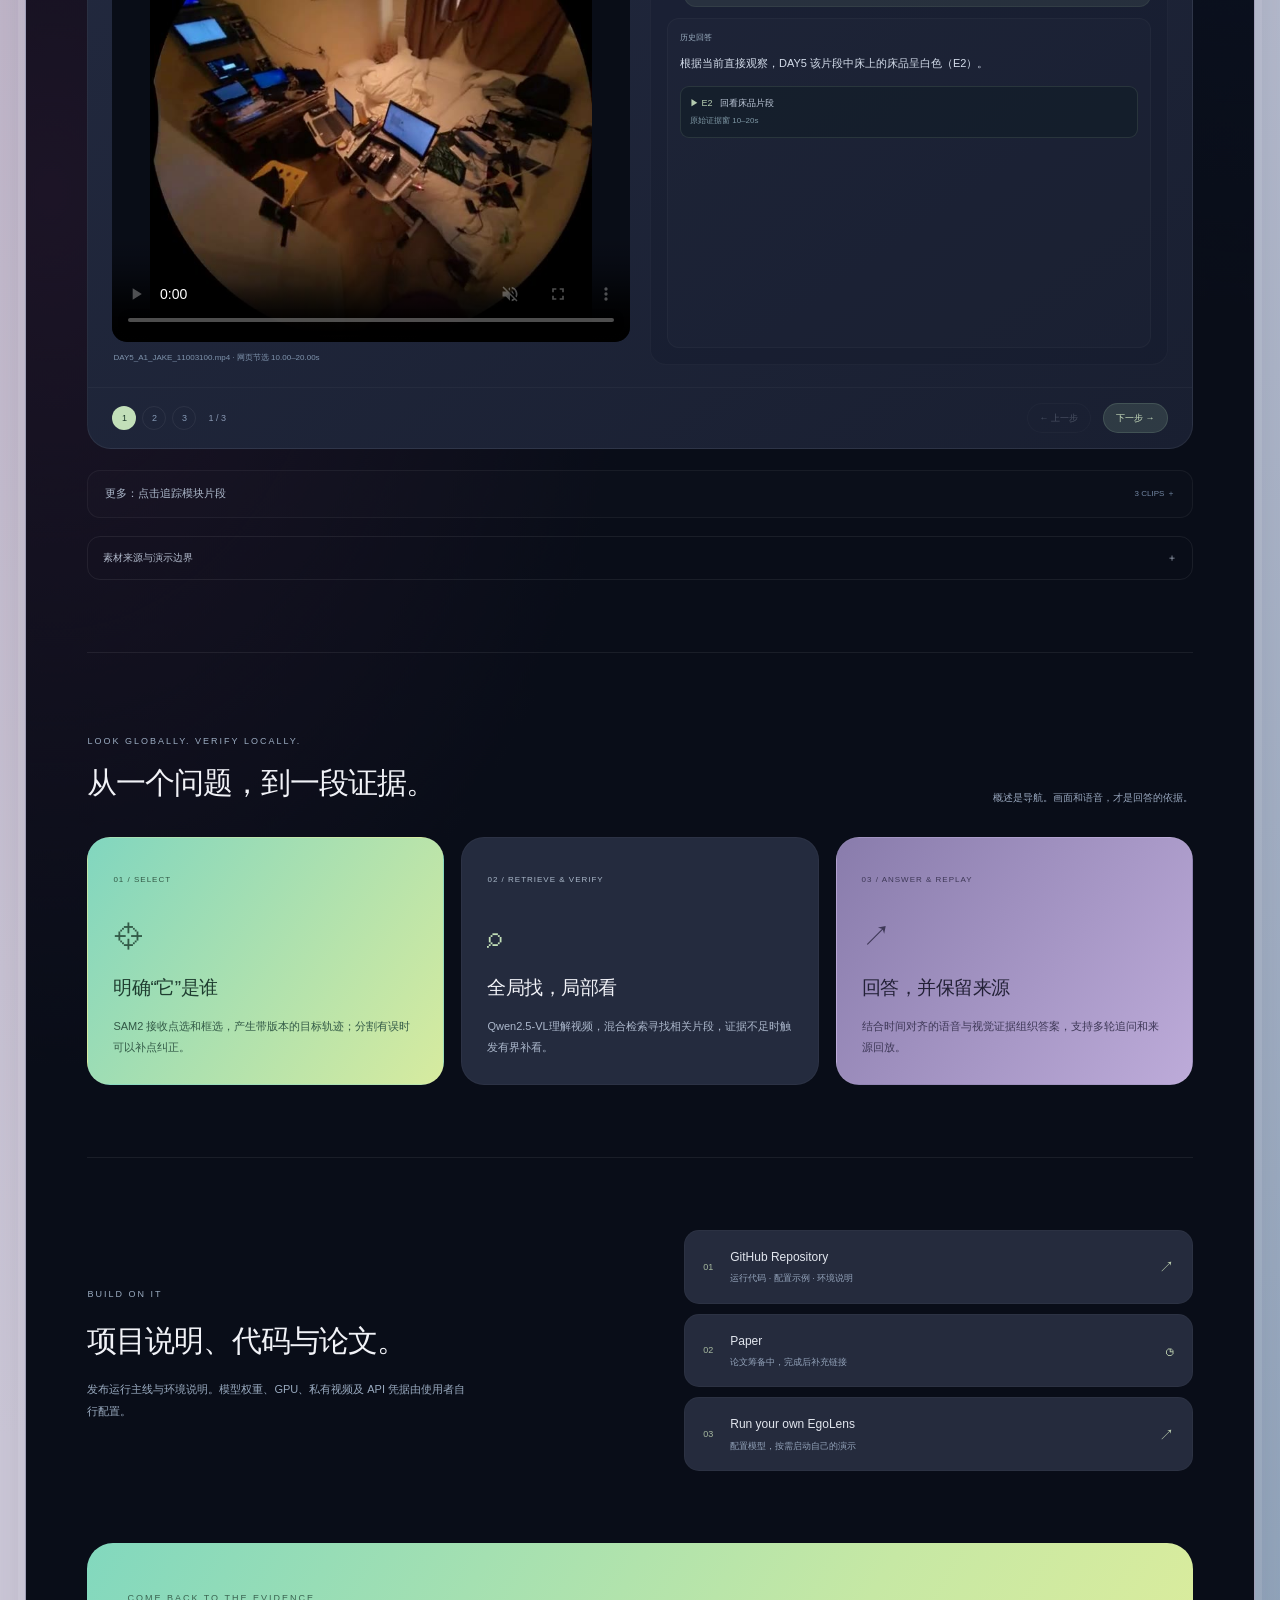
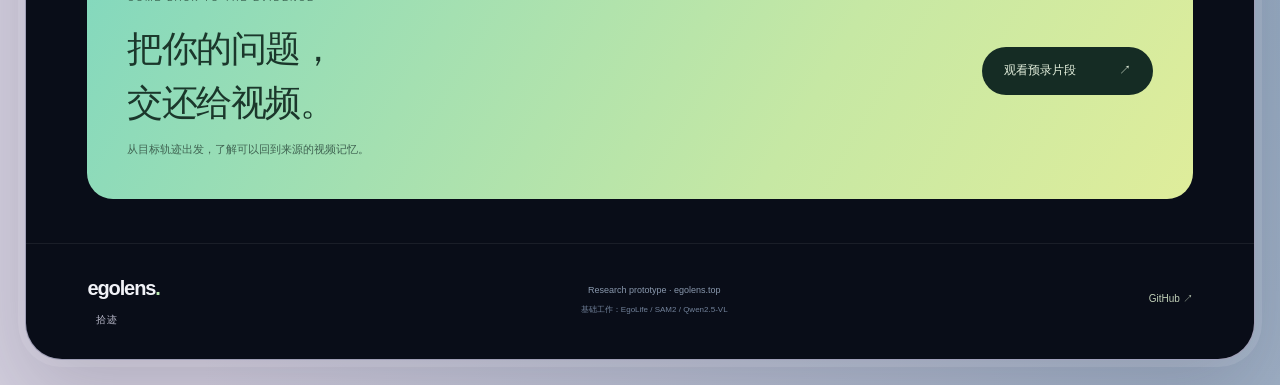
==== commit 0a0294ea: "Show recorded conversations and evidence recall demos" ====
--- a/site/index.html
+++ b/site/index.html
@@ -1,5 +1,5 @@
 <!doctype html>
-<html lang="zh-CN"><head><meta charset="utf-8"><meta name="viewport" content="width=device-width,initial-scale=1"><meta name="description" content="EgoLens 拾迹：点击物体，追溯事件，用可回放的视频与语音证据回答问题。"><meta name="theme-color" content="#090d18"><title>EgoLens 拾迹 · 让视频成为可追溯的记忆</title><link rel="icon" href="./assets/favicon.svg"><link rel="stylesheet" href="./assets/project.css"></head>
+<html lang="zh-CN"><head><meta charset="utf-8"><meta name="viewport" content="width=device-width,initial-scale=1"><meta name="description" content="EgoLens 拾迹：点击物体，追溯事件，用可回放的视频与语音证据回答问题。"><meta name="theme-color" content="#090d18"><title>EgoLens 拾迹 · 让视频成为可追溯的记忆</title><link rel="icon" href="./assets/favicon.svg"><link rel="stylesheet" href="./assets/project.css"><link rel="stylesheet" href="./assets/experience.css"></head>
 <body><div class="page-shell" id="top">
 <header><a class="brand" href="#top" aria-label="EgoLens 首页"><svg viewBox="0 0 32 32" fill="none" aria-hidden="true"><path d="M26 7H12a8 8 0 0 0 0 16h14M8 16h13a4.5 4.5 0 0 0 0-9" stroke="currentColor" stroke-width="3" stroke-linecap="round"/></svg><span>egolens<span class="mint">.</span><small>拾迹</small></span></a><nav aria-label="项目导航"><a href="#about">项目</a><a href="#demos">视频 Demo</a><a href="#method">方法</a><a href="#resources">资源</a></nav><a class="header-demo" href="https://github.com/heiheiheiha00/egolens" target="_blank" rel="noopener noreferrer">GitHub <span>↗</span></a></header>
 <main>
@@ -7,13 +7,14 @@
 <div class="hero-visual"><div class="visual-label"><span><i></i> A MEMORY, IN MOTION</span><span>01 / TOOL</span></div><div class="hero-video"><video muted loop playsinline autoplay preload="metadata" poster="./assets/demos/tool.jpg" aria-label="工具追踪预录模块示例"><source src="./assets/demos/tool.mp4" type="video/mp4"></video><span class="recorded-label">预录模块示例</span><span class="corner c1"></span><span class="corner c2"></span><span class="corner c3"></span><span class="corner c4"></span></div><div class="floating-card"><span class="orbit">✳</span><div><small>FROM AN OBJECT TO A MEMORY</small><b>选中它，沿着证据找回故事。</b></div><span>↗</span></div><div class="visual-foot"><span>可见区域 ≠ 已确认的物理身份</span><span>VISUAL + AUDIO</span></div></div></section>
 <section class="feature-strip" id="about"><div><span>01</span><b>点到哪个，就围绕哪个</b><p>用交互选择确定目标指代</p></div><div><span>02</span><b>问题可以连续追问</b><p>保留会话状态与可修订记忆</p></div><div><span>03</span><b>答案能够回到现场</b><p>视频和逐句语音证据可回放</p></div></section>
 <section class="section introduction"><div><span class="eyebrow">A QUESTION WORTH REMEMBERING</span><h2>我们看过很多画面，<br>却很难再次找到那个瞬间。</h2></div><div><p>“那个工具最后在哪里？”“刚才那段谈话说了什么？”EgoLens 将第一人称视频中的物体、事件和谈话，连接成可以追问的记忆。</p><p>全局概述负责寻找线索，局部画面负责核对事实。用户的点击、问题与目标状态共同决定接下来该看哪里；回答中的来源则让结论可以被检查。</p><a class="text-link" href="#method">了解它如何工作 <span>↗</span></a></div></section>
-<section class="section demo-section" id="demos"><div class="section-heading"><div><span class="eyebrow">SMALL MOMENTS. VISIBLE TRACES.</span><h2>先看几个视频片段。</h2></div><span class="section-badge">RECORDED MODULE DEMOS</span></div><p class="section-description">以下为已有追踪模块的预录片段，展示目标区域与轨迹输出；不是现场推理或完整问答演示。</p><div class="demo-grid">
-<article class="demo-card"><div class="demo-media"><video controls playsinline preload="none" poster="./assets/demos/tool.jpg" aria-label="工具与视角变化预录演示"><source src="./assets/demos/tool.mp4" type="video/mp4"></video><span>01 / VIEWPOINT</span></div><div class="demo-copy"><div><span class="tag">目标追踪</span><small>12 秒 · 静音</small></div><h3>跟随视角，追踪一个工具。</h3><p>在第一人称视角变化中查看目标区域，保留轨迹可能中断的边界。</p></div></article>
-<article class="demo-card"><div class="demo-media"><video controls playsinline preload="none" poster="./assets/demos/bowl.jpg" aria-label="餐具移动预录演示"><source src="./assets/demos/bowl.mp4" type="video/mp4"></video><span>02 / MOVEMENT</span></div><div class="demo-copy"><div><span class="tag lilac">局部移动</span><small>10 秒 · 静音</small></div><h3>从一件餐具，关注一次移动。</h3><p>局部片段中的可见轨迹。遮挡后的持续身份仍需要核验。</p></div></article>
-<article class="demo-card"><div class="demo-media"><video controls playsinline preload="none" poster="./assets/demos/bottles.jpg" aria-label="两个相似目标独立编号预录演示"><source src="./assets/demos/bottles.mp4" type="video/mp4"></video><span>03 / TWO OBJECTS</span></div><div class="demo-copy"><div><span class="tag peach">独立目标</span><small>13 秒 · 静音</small></div><h3>相似的外观，独立的编号。</h3><p>两个颜色区分的目标输出，展示显式选择；不等于跨日重识别。</p></div></article>
-</div><details class="media-credit"><summary>素材来源与演示边界 <span>＋</span></summary><p>视频来源：<a href="https://huggingface.co/datasets/lmms-lab/EgoLife" target="_blank" rel="noopener noreferrer">EgoLife 官方数据集</a>；EgoLens 添加追踪可视化。分别节选 DAY4_A1_JAKE_12253000 的0–12秒、DAY2_A1_JAKE_17163000 的2–12秒、DAY3_A1_JAKE_12000000 的0–13秒。数据集卡声明 MIT；代码与第三方依赖各遵循其许可。</p><p>这些是开发阶段的追踪模块输出，完整序列中仍存在mask丢失和关联错误。短片用于说明交互组件，不作为完整序列准确率或独立基准成绩。</p></details></section>
+<section class="section demo-section" id="demos"><div class="section-heading"><div><span class="eyebrow">ASK. RECALL. RETURN TO THE SOURCE.</span><h2>不止追踪，还能追问与回看。</h2></div><span class="section-badge">RECORDED EXPERIENCE REPLAY</span></div><p class="section-description">从实际运行记录回看多轮对话、反馈召回和语音来源。点击轮次与证据按钮即可探索，当前展示为静态历史回放。</p><div class="experience" id="experience" data-loaded="false"><div class="experience-tabs" id="experienceTabs" role="tablist" aria-label="选择演示能力"></div><div id="experiencePanel" role="tabpanel"><div class="experience-heading"><div><h3 id="caseTitle">正在载入历史回放…</h3><p id="caseIntro"></p></div><span>RECORDED · 点击回看</span></div><div class="experience-body"><div class="case-player"><div class="case-video-frame"><video id="caseVideo" controls playsinline preload="metadata" aria-label="所选记录的来源视频"></video><span id="casePlayLabel">来源片段</span></div><p class="case-source" id="caseSource"></p></div><div class="case-conversation"><div class="case-stage"><span id="caseStage"></span><span>真实历史记录</span></div><div class="case-history" id="caseHistory"></div><small id="caseQuestionLabel" style="font-size:8px;color:#8295ac;margin-bottom:5px">用户问题</small><p class="case-question" id="caseQuestion"></p><div class="case-answer-box"><small id="answerLabel">历史回答</small><p id="caseAnswer"></p><p class="case-note" id="caseNote"></p><div class="case-evidence-list" id="caseEvidence"></div></div></div></div><div class="case-controls"><div><div class="case-steps" id="caseSteps"></div><span id="caseProgress"></span></div><div><button class="step-button" id="casePrev" disabled>← 上一步</button><button class="step-button next-step" id="caseNext" disabled>下一步 →</button></div></div></div></div>
+<details class="tracking-extras"><summary>更多：点击追踪模块片段<span>3 CLIPS ＋</span></summary><div class="demo-grid">
+<article class="demo-card"><div class="demo-media"><video controls playsinline preload="none" poster="./assets/demos/tool.jpg" aria-label="工具与视角变化预录演示"><source src="./assets/demos/tool.mp4" type="video/mp4"></video><span>01 / VIEWPOINT</span></div><div class="demo-copy"><div><span class="tag">目标追踪</span><small>12 秒 · 静音</small></div><h3>跟随视角，追踪一个工具。</h3><p>在第一人称视角变化中，显示所选工具的区域与轨迹。</p></div></article>
+<article class="demo-card"><div class="demo-media"><video controls playsinline preload="none" poster="./assets/demos/bowl.jpg" aria-label="餐具移动预录演示"><source src="./assets/demos/bowl.mp4" type="video/mp4"></video><span>02 / MOVEMENT</span></div><div class="demo-copy"><div><span class="tag lilac">局部移动</span><small>10 秒 · 静音</small></div><h3>从一件餐具，关注一次移动。</h3><p>从选中的餐具出发，回看同一片段里的移动。</p></div></article>
+<article class="demo-card"><div class="demo-media"><video controls playsinline preload="none" poster="./assets/demos/bottles.jpg" aria-label="两个相似目标独立编号预录演示"><source src="./assets/demos/bottles.mp4" type="video/mp4"></video><span>03 / TWO OBJECTS</span></div><div class="demo-copy"><div><span class="tag peach">独立目标</span><small>13 秒 · 静音</small></div><h3>相似的外观，独立的编号。</h3><p>用不同颜色和编号，分别展示两个选中目标。</p></div></article>
+</div></details><details class="media-credit"><summary>素材来源与演示边界 <span>＋</span></summary><p>视频来源：<a href="https://huggingface.co/datasets/lmms-lab/EgoLife" target="_blank" rel="noopener noreferrer">EgoLife 官方数据集</a>；EgoLens 添加追踪可视化。分别节选 DAY4_A1_JAKE_12253000 的0–12秒、DAY2_A1_JAKE_17163000 的2–12秒、DAY3_A1_JAKE_12000000 的0–13秒。数据集卡声明 MIT；代码与第三方依赖各遵循其许可。</p><p>问答回放来自已完成的真实运行记录；视频为原始证据的网页节选。多轮对话使用DAY5床品与DAY6手机片段，反馈召回使用DAY2电脑接触前0–8秒，语音来源为DAY4连续录像649.834–659.310秒。展示中的历史回答或摘录均不产生新的模型推理。</p></details></section>
 <section class="section method-section" id="method"><div class="section-heading"><div><span class="eyebrow">LOOK GLOBALLY. VERIFY LOCALLY.</span><h2>从一个问题，到一段证据。</h2></div><p>概述是导航。画面和语音，才是回答的依据。</p></div><div class="method-grid"><article class="mint-card"><span>01 / SELECT</span><div class="method-icon">⌖</div><h3>明确“它”是谁</h3><p>SAM2 接收点选和框选，产生带版本的目标轨迹；分割有误时可以补点纠正。</p></article><article><span>02 / RETRIEVE & VERIFY</span><div class="method-icon">⌕</div><h3>全局找，局部看</h3><p>Qwen2.5-VL理解视频，混合检索寻找相关片段，证据不足时触发有界补看。</p></article><article class="lilac-card"><span>03 / ANSWER & REPLAY</span><div class="method-icon">↗</div><h3>回答，并保留来源</h3><p>结合时间对齐的语音与视觉证据组织答案，支持多轮追问和来源回放。</p></article></div></section>
 <section class="section resource-section" id="resources"><div><span class="eyebrow">BUILD ON IT</span><h2>项目说明、代码与论文。</h2><p>发布运行主线与环境说明。模型权重、GPU、私有视频及 API 凭据由使用者自行配置。</p></div><div class="resource-links"><a href="https://github.com/heiheiheiha00/egolens" target="_blank" rel="noopener noreferrer"><span>01</span><div><b>GitHub Repository</b><small>运行代码 · 配置示例 · 环境说明</small></div><i>↗</i></a><button id="paperResource"><span>02</span><div><b>Paper</b><small>论文筹备中，完成后补充链接</small></div><i>◷</i></button><a href="https://github.com/heiheiheiha00/egolens/blob/main/docs/DEPLOYMENT.md" target="_blank" rel="noopener noreferrer"><span>03</span><div><b>Run your own EgoLens</b><small>配置模型，按需启动自己的演示</small></div><i>↗</i></a></div></section>
 <section class="closing"><div><span class="eyebrow">COME BACK TO THE EVIDENCE</span><h2>把你的问题，<br>交还给视频。</h2><p>从目标轨迹出发，了解可以回到来源的视频记忆。</p></div><a class="button closing-button" href="#demos">观看预录片段 <span>↗</span></a></section>
 </main><footer><a class="brand" href="#top"><span>egolens<span class="mint">.</span><small>拾迹</small></span></a><div><span>Research prototype · egolens.top</span><small>基础工作：<a href="https://github.com/EvolvingLMMs-Lab/EgoLife" target="_blank" rel="noopener noreferrer">EgoLife</a> / <a href="https://github.com/facebookresearch/sam2" target="_blank" rel="noopener noreferrer">SAM2</a> / <a href="https://github.com/QwenLM/Qwen2.5-VL" target="_blank" rel="noopener noreferrer">Qwen2.5-VL</a></small></div><a href="https://github.com/heiheiheiha00/egolens" target="_blank" rel="noopener noreferrer">GitHub ↗</a></footer>
-</div><dialog id="notice"><button class="dialog-close" aria-label="关闭">×</button><span class="eyebrow">EGOLENS</span><h2 id="noticeTitle"></h2><p id="noticeText"></p><button class="button primary" id="noticeOkay">知道了</button></dialog><script src="./assets/project.js"></script></body></html>
+</div><dialog id="notice"><button class="dialog-close" aria-label="关闭">×</button><span class="eyebrow">EGOLENS</span><h2 id="noticeTitle"></h2><p id="noticeText"></p><button class="button primary" id="noticeOkay">知道了</button></dialog><script src="./assets/project.js"></script><script src="./assets/experience.js"></script></body></html>
--- a/site/assets/experience.css
+++ b/site/assets/experience.css
@@ -0,0 +1,4 @@
+.experience{margin-top:27px;border:1px solid #ffffff10;border-radius:24px;background:linear-gradient(145deg,#232a40,#191f31);overflow:hidden}.experience-tabs{display:flex;gap:5px;padding:10px;background:#0c15252e;border-bottom:1px solid #ffffff08}.experience-tabs button{flex:1;display:flex;justify-content:center;align-items:center;gap:10px;font-size:12px;color:#a9b6ce;background:transparent;border:0;border-radius:13px;padding:12px 10px}.experience-tabs button>span{font-size:8px;color:#7b8ea8}.experience-tabs button[aria-selected=true]{background:linear-gradient(110deg,#aadfb8,#d1e7ad);color:#1d372b}.experience-tabs button[aria-selected=true]>span{color:#456e55}.experience-heading{padding:23px 25px 20px;display:flex;align-items:end;justify-content:space-between;gap:25px}.experience-heading h3{font-size:20px;font-weight:500;line-height:1.6;letter-spacing:-.5px}.experience-heading p{font-size:10px;color:#9babc3;line-height:1.9;max-width:400px;margin-top:7px}.experience-heading>span{font-size:7px;letter-spacing:1px;white-space:nowrap;color:#9eacbc;border:1px solid #d5c9e41f;border-radius:14px;padding:4px 9px}.experience-body{display:grid;grid-template-columns:1fr 1fr;gap:20px;padding:0 24px 22px}.case-player{min-width:0}.case-video-frame{aspect-ratio:1.17;background:#090d17;border-radius:15px;overflow:hidden;position:relative}.case-video-frame video{width:100%;height:100%;object-fit:contain}.case-video-frame>span{position:absolute;top:11px;left:11px;font-size:7px;background:#102020c7;color:#d4e5d0;border:1px solid #b6cead22;border-radius:6px;padding:4px 7px;pointer-events:none}.case-source{font-size:8px;color:#7f93ac;line-height:1.8;padding:9px 1px 0;overflow-wrap:anywhere}.case-conversation{background:#121a2c55;border:1px solid #ffffff08;border-radius:16px;padding:16px;display:flex;flex-direction:column;min-width:0}.case-stage{display:flex;align-items:center;justify-content:space-between;font-size:8px;color:#8da4b7;margin-bottom:12px}.case-stage>span:last-child{color:#b9c8af}.case-history{display:grid;gap:5px;margin-bottom:9px}.case-history:empty{display:none}.case-history button{background:none;border:0;border-bottom:1px solid #ffffff08;text-align:left;padding:5px 0 8px;color:#7d91ac;font-size:9px;display:flex;gap:7px}.case-history span{border-radius:50%;width:15px;height:15px;flex-shrink:0;background:#b8c8dd0c;text-align:center;font-size:8px}.case-question{font-size:11px;color:#e4ebde;line-height:1.9;background:#c6dfb816;border:1px solid #b7dba912;border-radius:12px;padding:11px 12px;margin-left:17px}.case-answer-box{margin-top:11px;background:#ffffff04;border:1px solid #ffffff08;border-radius:12px;padding:12px;flex:1}.case-answer-box>small{display:block;font-size:8px;color:#9baec0;margin-bottom:7px}.case-answer-box>p{font-size:11px;line-height:1.95;color:#d4ddeb;white-space:pre-wrap}.case-note{font-size:9px;line-height:1.8;color:#c9bee1;margin:10px 0 0}.case-note:empty{display:none}.case-evidence-list{display:grid;gap:6px;margin-top:12px}.case-evidence{background:#0e1b2373;border:1px solid #bed8b51f;border-radius:9px;padding:8px 9px;color:#b5ccb0;display:flex;flex-wrap:wrap;text-align:left;gap:3px 7px;align-items:center}.case-evidence>span{font-size:9px}.case-evidence>b{font-size:9px;font-weight:400;color:#bec9d9}.case-evidence>small{font-size:8px;width:100%;color:#7e97a4}.case-controls{display:flex;align-items:center;justify-content:space-between;gap:10px;padding:15px 24px;border-top:1px solid #ffffff09}.case-controls>div{display:flex;align-items:center;gap:12px}.case-controls>div>span{font-size:9px;color:#8998b3}.case-steps{display:flex;gap:6px}.case-steps>button{border:1px solid #ffffff10;border-radius:50%;height:24px;width:24px;padding:0;background:none;color:#869ab6;font-size:9px}.case-steps>button[aria-current=step]{background:#c2dfb9;color:#1b3629;border-color:transparent}.case-controls .step-button{border:1px solid #ffffff12;border-radius:15px;font-size:9px;color:#bcc5d7;background:#ffffff05;padding:6px 12px}.case-controls .step-button:disabled{opacity:.3;cursor:not-allowed}.case-controls .next-step{background:#b3dfb524;color:#d2e7c5;border-color:#b3dfb526}.tracking-extras{margin-top:21px}.tracking-extras>summary{cursor:pointer;display:flex;justify-content:space-between;align-items:center;padding:13px 17px;border:1px solid #ffffff0d;border-radius:13px;font-size:11px;color:#acb8ca;background:#ffffff03}.tracking-extras>summary span{font-size:8px;color:#7286a2}.tracking-extras .demo-grid{margin-top:17px}
+@media(max-width:1050px){.experience-body{gap:13px;padding:0 18px 18px}.experience-heading{padding:20px}.experience-heading>span{display:none}.experience-heading h3{font-size:18px}.case-conversation{padding:12px}.case-question,.case-answer-box>p{font-size:10px}.case-note{font-size:8px}}
+@media(max-width:760px){.experience-body{grid-template-columns:1fr;padding:0 17px 18px}.case-video-frame{aspect-ratio:1.55}.experience-tabs button{font-size:10px;gap:6px;padding:10px 5px}.experience-heading{padding:20px 18px}.experience-heading h3{font-size:19px}.experience-heading p{font-size:10px}.case-conversation{padding:14px}.case-question,.case-answer-box>p{font-size:12px}.case-history button{font-size:10px}.case-answer-box>small{font-size:9px}.case-note{font-size:10px}.case-evidence>b,.case-evidence>span{font-size:10px}.case-evidence>small{font-size:9px}.case-controls{padding:13px 17px}.case-controls .step-button{font-size:10px}.case-steps>button{height:22px;width:22px}.case-controls>div{gap:7px}.tracking-extras>summary{font-size:10px}}
+@media(max-width:430px){.experience{border-radius:18px}.experience-tabs{padding:8px 6px;gap:2px}.experience-tabs button{font-size:10px;padding:10px 5px;gap:5px}.experience-tabs button>span{font-size:7px}.case-video-frame{aspect-ratio:1.2}.case-controls{flex-wrap:wrap;gap:12px}.case-controls>div:last-child{margin-left:auto}.experience-heading h3{font-size:18px}}
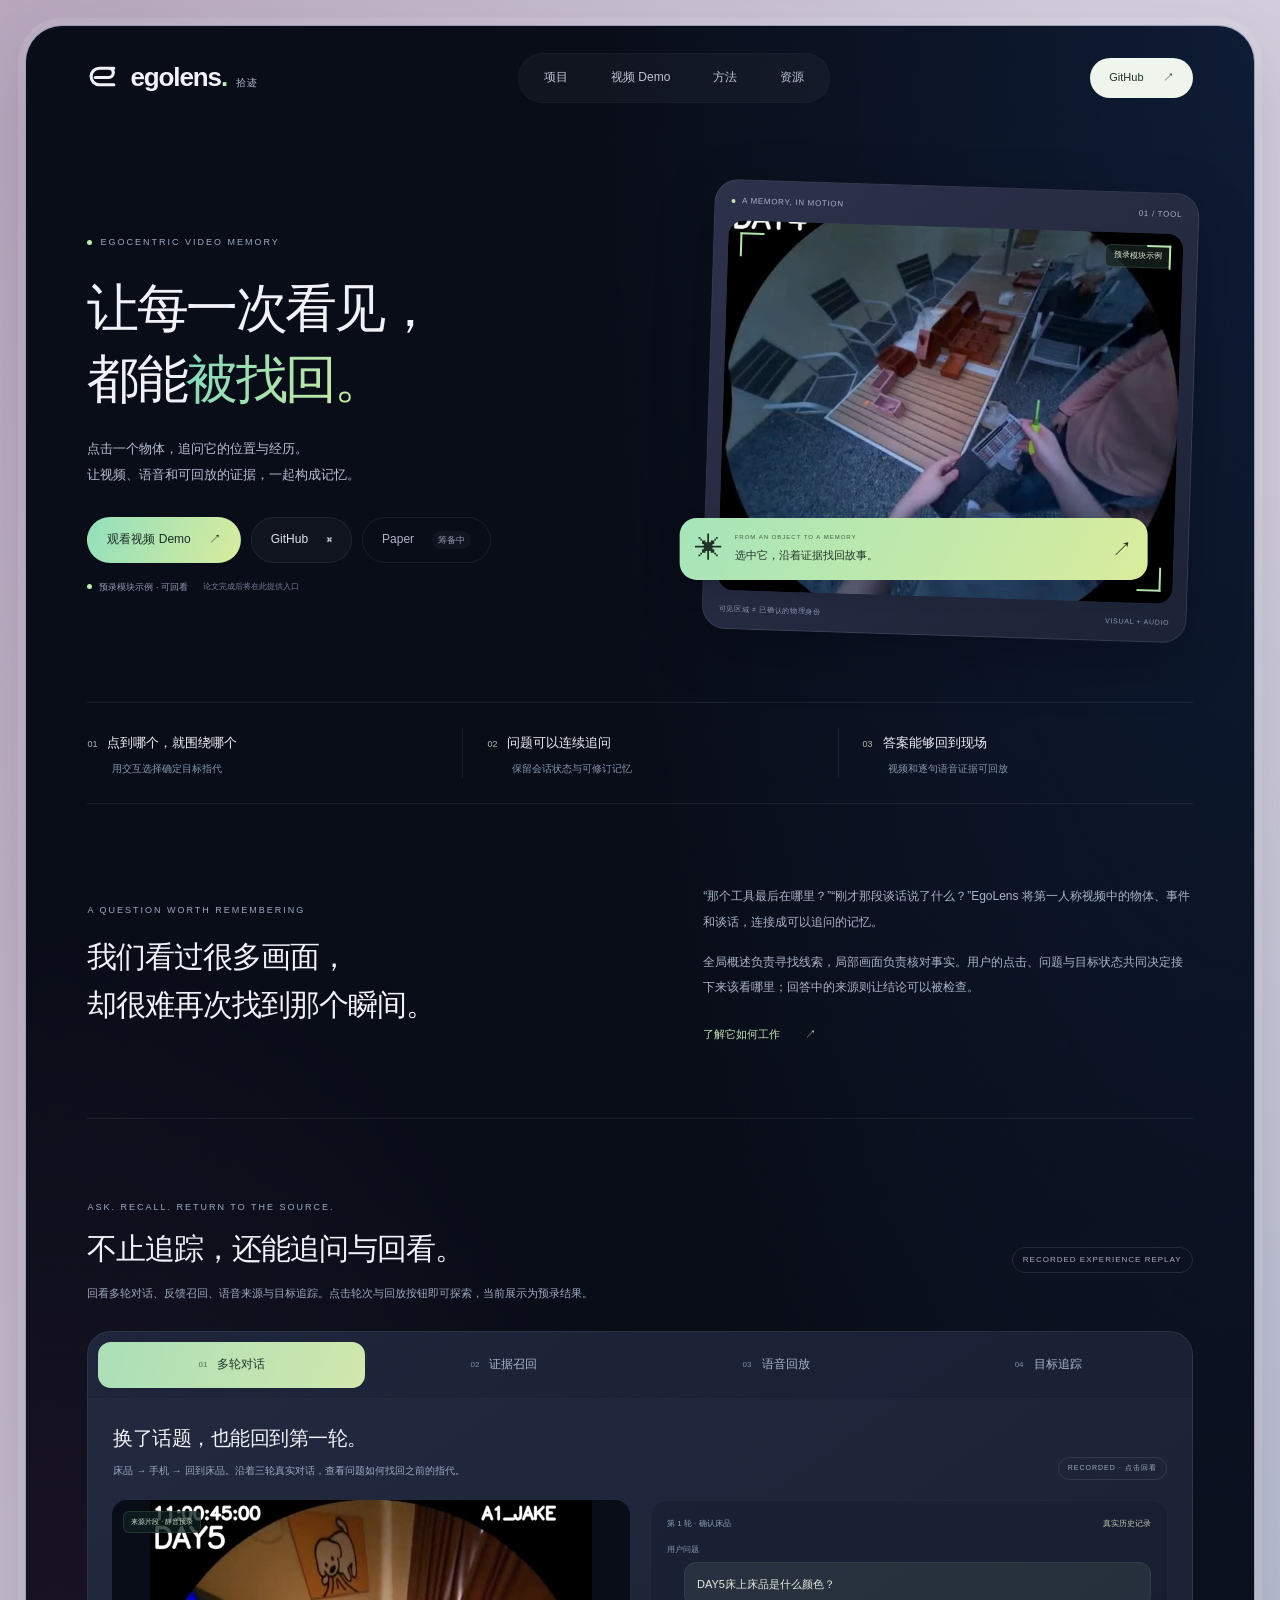
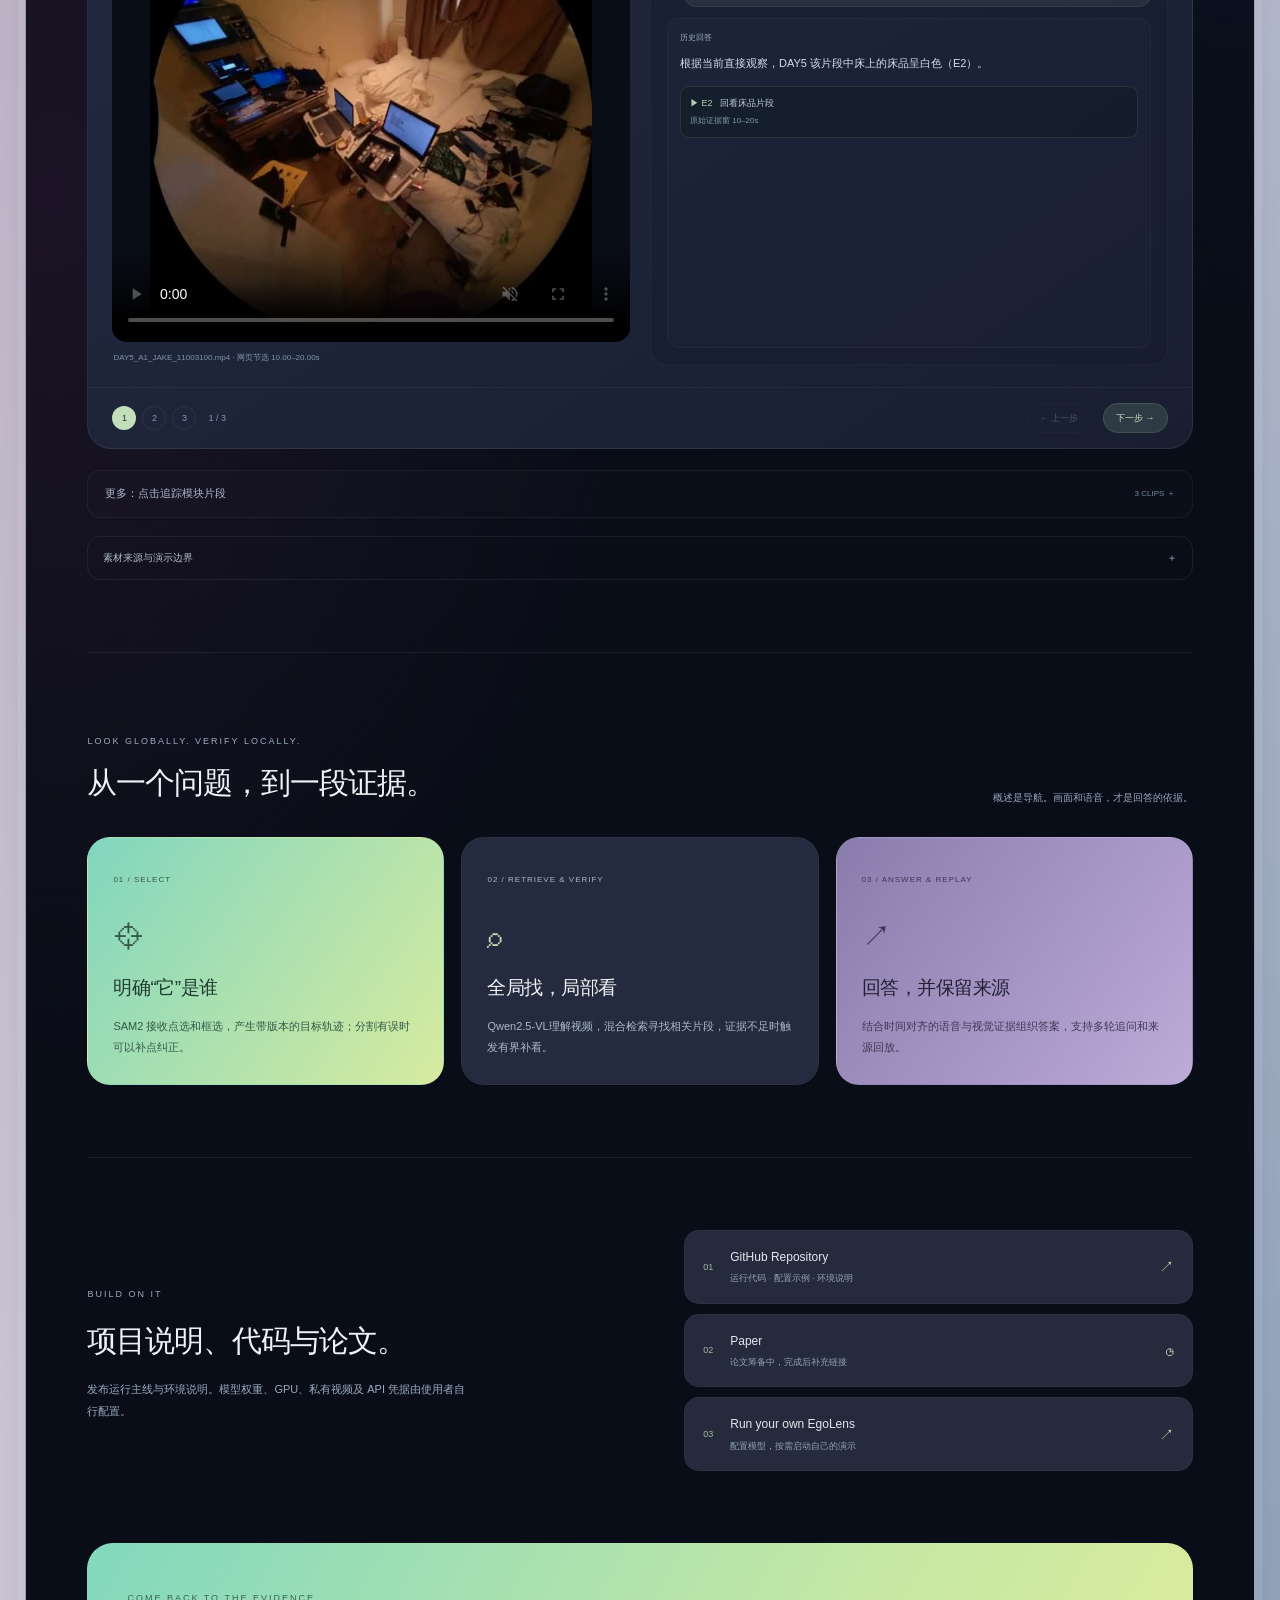
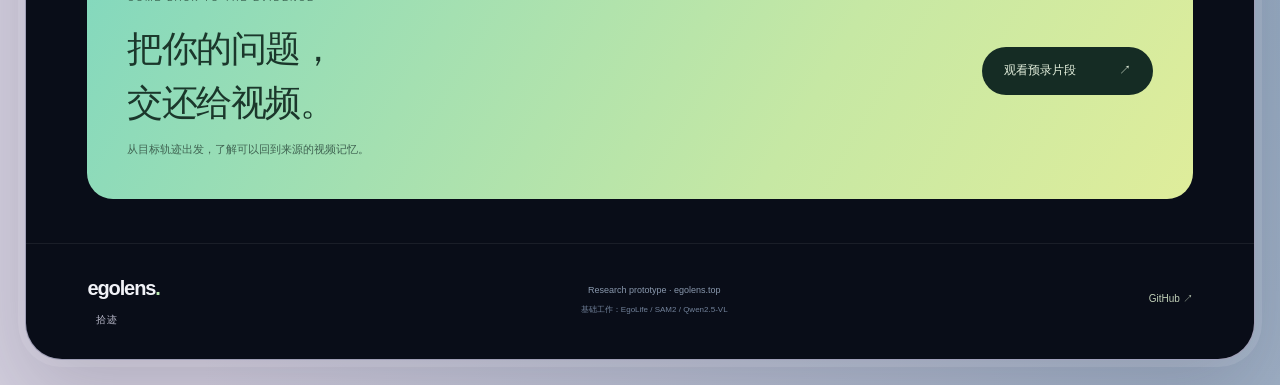
==== commit 4bbf4f96: "Add target tracking to the primary recorded demos" ====
--- a/site/index.html
+++ b/site/index.html
@@ -7,7 +7,7 @@
 <div class="hero-visual"><div class="visual-label"><span><i></i> A MEMORY, IN MOTION</span><span>01 / TOOL</span></div><div class="hero-video"><video muted loop playsinline autoplay preload="metadata" poster="./assets/demos/tool.jpg" aria-label="工具追踪预录模块示例"><source src="./assets/demos/tool.mp4" type="video/mp4"></video><span class="recorded-label">预录模块示例</span><span class="corner c1"></span><span class="corner c2"></span><span class="corner c3"></span><span class="corner c4"></span></div><div class="floating-card"><span class="orbit">✳</span><div><small>FROM AN OBJECT TO A MEMORY</small><b>选中它，沿着证据找回故事。</b></div><span>↗</span></div><div class="visual-foot"><span>可见区域 ≠ 已确认的物理身份</span><span>VISUAL + AUDIO</span></div></div></section>
 <section class="feature-strip" id="about"><div><span>01</span><b>点到哪个，就围绕哪个</b><p>用交互选择确定目标指代</p></div><div><span>02</span><b>问题可以连续追问</b><p>保留会话状态与可修订记忆</p></div><div><span>03</span><b>答案能够回到现场</b><p>视频和逐句语音证据可回放</p></div></section>
 <section class="section introduction"><div><span class="eyebrow">A QUESTION WORTH REMEMBERING</span><h2>我们看过很多画面，<br>却很难再次找到那个瞬间。</h2></div><div><p>“那个工具最后在哪里？”“刚才那段谈话说了什么？”EgoLens 将第一人称视频中的物体、事件和谈话，连接成可以追问的记忆。</p><p>全局概述负责寻找线索，局部画面负责核对事实。用户的点击、问题与目标状态共同决定接下来该看哪里；回答中的来源则让结论可以被检查。</p><a class="text-link" href="#method">了解它如何工作 <span>↗</span></a></div></section>
-<section class="section demo-section" id="demos"><div class="section-heading"><div><span class="eyebrow">ASK. RECALL. RETURN TO THE SOURCE.</span><h2>不止追踪，还能追问与回看。</h2></div><span class="section-badge">RECORDED EXPERIENCE REPLAY</span></div><p class="section-description">从实际运行记录回看多轮对话、反馈召回和语音来源。点击轮次与证据按钮即可探索，当前展示为静态历史回放。</p><div class="experience" id="experience" data-loaded="false"><div class="experience-tabs" id="experienceTabs" role="tablist" aria-label="选择演示能力"></div><div id="experiencePanel" role="tabpanel"><div class="experience-heading"><div><h3 id="caseTitle">正在载入历史回放…</h3><p id="caseIntro"></p></div><span>RECORDED · 点击回看</span></div><div class="experience-body"><div class="case-player"><div class="case-video-frame"><video id="caseVideo" controls playsinline preload="metadata" aria-label="所选记录的来源视频"></video><span id="casePlayLabel">来源片段</span></div><p class="case-source" id="caseSource"></p></div><div class="case-conversation"><div class="case-stage"><span id="caseStage"></span><span>真实历史记录</span></div><div class="case-history" id="caseHistory"></div><small id="caseQuestionLabel" style="font-size:8px;color:#8295ac;margin-bottom:5px">用户问题</small><p class="case-question" id="caseQuestion"></p><div class="case-answer-box"><small id="answerLabel">历史回答</small><p id="caseAnswer"></p><p class="case-note" id="caseNote"></p><div class="case-evidence-list" id="caseEvidence"></div></div></div></div><div class="case-controls"><div><div class="case-steps" id="caseSteps"></div><span id="caseProgress"></span></div><div><button class="step-button" id="casePrev" disabled>← 上一步</button><button class="step-button next-step" id="caseNext" disabled>下一步 →</button></div></div></div></div>
+<section class="section demo-section" id="demos"><div class="section-heading"><div><span class="eyebrow">ASK. RECALL. RETURN TO THE SOURCE.</span><h2>不止追踪，还能追问与回看。</h2></div><span class="section-badge">RECORDED EXPERIENCE REPLAY</span></div><p class="section-description">回看多轮对话、反馈召回、语音来源与目标追踪。点击轮次与回放按钮即可探索，当前展示为预录结果。</p><div class="experience" id="experience" data-loaded="false"><div class="experience-tabs" id="experienceTabs" role="tablist" aria-label="选择演示能力"></div><div id="experiencePanel" role="tabpanel"><div class="experience-heading"><div><h3 id="caseTitle">正在载入历史回放…</h3><p id="caseIntro"></p></div><span>RECORDED · 点击回看</span></div><div class="experience-body"><div class="case-player"><div class="case-video-frame"><video id="caseVideo" controls playsinline preload="metadata" aria-label="所选记录的来源视频"></video><span id="casePlayLabel">来源片段</span></div><p class="case-source" id="caseSource"></p></div><div class="case-conversation"><div class="case-stage"><span id="caseStage"></span><span>真实历史记录</span></div><div class="case-history" id="caseHistory"></div><small id="caseQuestionLabel" style="font-size:8px;color:#8295ac;margin-bottom:5px">用户问题</small><p class="case-question" id="caseQuestion"></p><div class="case-answer-box"><small id="answerLabel">历史回答</small><p id="caseAnswer"></p><p class="case-note" id="caseNote"></p><div class="case-evidence-list" id="caseEvidence"></div></div></div></div><div class="case-controls"><div><div class="case-steps" id="caseSteps"></div><span id="caseProgress"></span></div><div><button class="step-button" id="casePrev" disabled>← 上一步</button><button class="step-button next-step" id="caseNext" disabled>下一步 →</button></div></div></div></div>
 <details class="tracking-extras"><summary>更多：点击追踪模块片段<span>3 CLIPS ＋</span></summary><div class="demo-grid">
 <article class="demo-card"><div class="demo-media"><video controls playsinline preload="none" poster="./assets/demos/tool.jpg" aria-label="工具与视角变化预录演示"><source src="./assets/demos/tool.mp4" type="video/mp4"></video><span>01 / VIEWPOINT</span></div><div class="demo-copy"><div><span class="tag">目标追踪</span><small>12 秒 · 静音</small></div><h3>跟随视角，追踪一个工具。</h3><p>在第一人称视角变化中，显示所选工具的区域与轨迹。</p></div></article>
 <article class="demo-card"><div class="demo-media"><video controls playsinline preload="none" poster="./assets/demos/bowl.jpg" aria-label="餐具移动预录演示"><source src="./assets/demos/bowl.mp4" type="video/mp4"></video><span>02 / MOVEMENT</span></div><div class="demo-copy"><div><span class="tag lilac">局部移动</span><small>10 秒 · 静音</small></div><h3>从一件餐具，关注一次移动。</h3><p>从选中的餐具出发，回看同一片段里的移动。</p></div></article>
--- a/site/assets/experience.css
+++ b/site/assets/experience.css
@@ -1,4 +1,4 @@
 .experience{margin-top:27px;border:1px solid #ffffff10;border-radius:24px;background:linear-gradient(145deg,#232a40,#191f31);overflow:hidden}.experience-tabs{display:flex;gap:5px;padding:10px;background:#0c15252e;border-bottom:1px solid #ffffff08}.experience-tabs button{flex:1;display:flex;justify-content:center;align-items:center;gap:10px;font-size:12px;color:#a9b6ce;background:transparent;border:0;border-radius:13px;padding:12px 10px}.experience-tabs button>span{font-size:8px;color:#7b8ea8}.experience-tabs button[aria-selected=true]{background:linear-gradient(110deg,#aadfb8,#d1e7ad);color:#1d372b}.experience-tabs button[aria-selected=true]>span{color:#456e55}.experience-heading{padding:23px 25px 20px;display:flex;align-items:end;justify-content:space-between;gap:25px}.experience-heading h3{font-size:20px;font-weight:500;line-height:1.6;letter-spacing:-.5px}.experience-heading p{font-size:10px;color:#9babc3;line-height:1.9;max-width:400px;margin-top:7px}.experience-heading>span{font-size:7px;letter-spacing:1px;white-space:nowrap;color:#9eacbc;border:1px solid #d5c9e41f;border-radius:14px;padding:4px 9px}.experience-body{display:grid;grid-template-columns:1fr 1fr;gap:20px;padding:0 24px 22px}.case-player{min-width:0}.case-video-frame{aspect-ratio:1.17;background:#090d17;border-radius:15px;overflow:hidden;position:relative}.case-video-frame video{width:100%;height:100%;object-fit:contain}.case-video-frame>span{position:absolute;top:11px;left:11px;font-size:7px;background:#102020c7;color:#d4e5d0;border:1px solid #b6cead22;border-radius:6px;padding:4px 7px;pointer-events:none}.case-source{font-size:8px;color:#7f93ac;line-height:1.8;padding:9px 1px 0;overflow-wrap:anywhere}.case-conversation{background:#121a2c55;border:1px solid #ffffff08;border-radius:16px;padding:16px;display:flex;flex-direction:column;min-width:0}.case-stage{display:flex;align-items:center;justify-content:space-between;font-size:8px;color:#8da4b7;margin-bottom:12px}.case-stage>span:last-child{color:#b9c8af}.case-history{display:grid;gap:5px;margin-bottom:9px}.case-history:empty{display:none}.case-history button{background:none;border:0;border-bottom:1px solid #ffffff08;text-align:left;padding:5px 0 8px;color:#7d91ac;font-size:9px;display:flex;gap:7px}.case-history span{border-radius:50%;width:15px;height:15px;flex-shrink:0;background:#b8c8dd0c;text-align:center;font-size:8px}.case-question{font-size:11px;color:#e4ebde;line-height:1.9;background:#c6dfb816;border:1px solid #b7dba912;border-radius:12px;padding:11px 12px;margin-left:17px}.case-answer-box{margin-top:11px;background:#ffffff04;border:1px solid #ffffff08;border-radius:12px;padding:12px;flex:1}.case-answer-box>small{display:block;font-size:8px;color:#9baec0;margin-bottom:7px}.case-answer-box>p{font-size:11px;line-height:1.95;color:#d4ddeb;white-space:pre-wrap}.case-note{font-size:9px;line-height:1.8;color:#c9bee1;margin:10px 0 0}.case-note:empty{display:none}.case-evidence-list{display:grid;gap:6px;margin-top:12px}.case-evidence{background:#0e1b2373;border:1px solid #bed8b51f;border-radius:9px;padding:8px 9px;color:#b5ccb0;display:flex;flex-wrap:wrap;text-align:left;gap:3px 7px;align-items:center}.case-evidence>span{font-size:9px}.case-evidence>b{font-size:9px;font-weight:400;color:#bec9d9}.case-evidence>small{font-size:8px;width:100%;color:#7e97a4}.case-controls{display:flex;align-items:center;justify-content:space-between;gap:10px;padding:15px 24px;border-top:1px solid #ffffff09}.case-controls>div{display:flex;align-items:center;gap:12px}.case-controls>div>span{font-size:9px;color:#8998b3}.case-steps{display:flex;gap:6px}.case-steps>button{border:1px solid #ffffff10;border-radius:50%;height:24px;width:24px;padding:0;background:none;color:#869ab6;font-size:9px}.case-steps>button[aria-current=step]{background:#c2dfb9;color:#1b3629;border-color:transparent}.case-controls .step-button{border:1px solid #ffffff12;border-radius:15px;font-size:9px;color:#bcc5d7;background:#ffffff05;padding:6px 12px}.case-controls .step-button:disabled{opacity:.3;cursor:not-allowed}.case-controls .next-step{background:#b3dfb524;color:#d2e7c5;border-color:#b3dfb526}.tracking-extras{margin-top:21px}.tracking-extras>summary{cursor:pointer;display:flex;justify-content:space-between;align-items:center;padding:13px 17px;border:1px solid #ffffff0d;border-radius:13px;font-size:11px;color:#acb8ca;background:#ffffff03}.tracking-extras>summary span{font-size:8px;color:#7286a2}.tracking-extras .demo-grid{margin-top:17px}
 @media(max-width:1050px){.experience-body{gap:13px;padding:0 18px 18px}.experience-heading{padding:20px}.experience-heading>span{display:none}.experience-heading h3{font-size:18px}.case-conversation{padding:12px}.case-question,.case-answer-box>p{font-size:10px}.case-note{font-size:8px}}
-@media(max-width:760px){.experience-body{grid-template-columns:1fr;padding:0 17px 18px}.case-video-frame{aspect-ratio:1.55}.experience-tabs button{font-size:10px;gap:6px;padding:10px 5px}.experience-heading{padding:20px 18px}.experience-heading h3{font-size:19px}.experience-heading p{font-size:10px}.case-conversation{padding:14px}.case-question,.case-answer-box>p{font-size:12px}.case-history button{font-size:10px}.case-answer-box>small{font-size:9px}.case-note{font-size:10px}.case-evidence>b,.case-evidence>span{font-size:10px}.case-evidence>small{font-size:9px}.case-controls{padding:13px 17px}.case-controls .step-button{font-size:10px}.case-steps>button{height:22px;width:22px}.case-controls>div{gap:7px}.tracking-extras>summary{font-size:10px}}
+@media(max-width:760px){.experience-body{grid-template-columns:1fr;padding:0 17px 18px}.case-video-frame{aspect-ratio:1.55}.experience-tabs{display:grid;grid-template-columns:repeat(2,minmax(0,1fr))}.experience-tabs button{font-size:10px;gap:6px;padding:10px 5px}.experience-heading{padding:20px 18px}.experience-heading h3{font-size:19px}.experience-heading p{font-size:10px}.case-conversation{padding:14px}.case-question,.case-answer-box>p{font-size:12px}.case-history button{font-size:10px}.case-answer-box>small{font-size:9px}.case-note{font-size:10px}.case-evidence>b,.case-evidence>span{font-size:10px}.case-evidence>small{font-size:9px}.case-controls{padding:13px 17px}.case-controls .step-button{font-size:10px}.case-steps>button{height:22px;width:22px}.case-controls>div{gap:7px}.tracking-extras>summary{font-size:10px}}
 @media(max-width:430px){.experience{border-radius:18px}.experience-tabs{padding:8px 6px;gap:2px}.experience-tabs button{font-size:10px;padding:10px 5px;gap:5px}.experience-tabs button>span{font-size:7px}.case-video-frame{aspect-ratio:1.2}.case-controls{flex-wrap:wrap;gap:12px}.case-controls>div:last-child{margin-left:auto}.experience-heading h3{font-size:18px}}
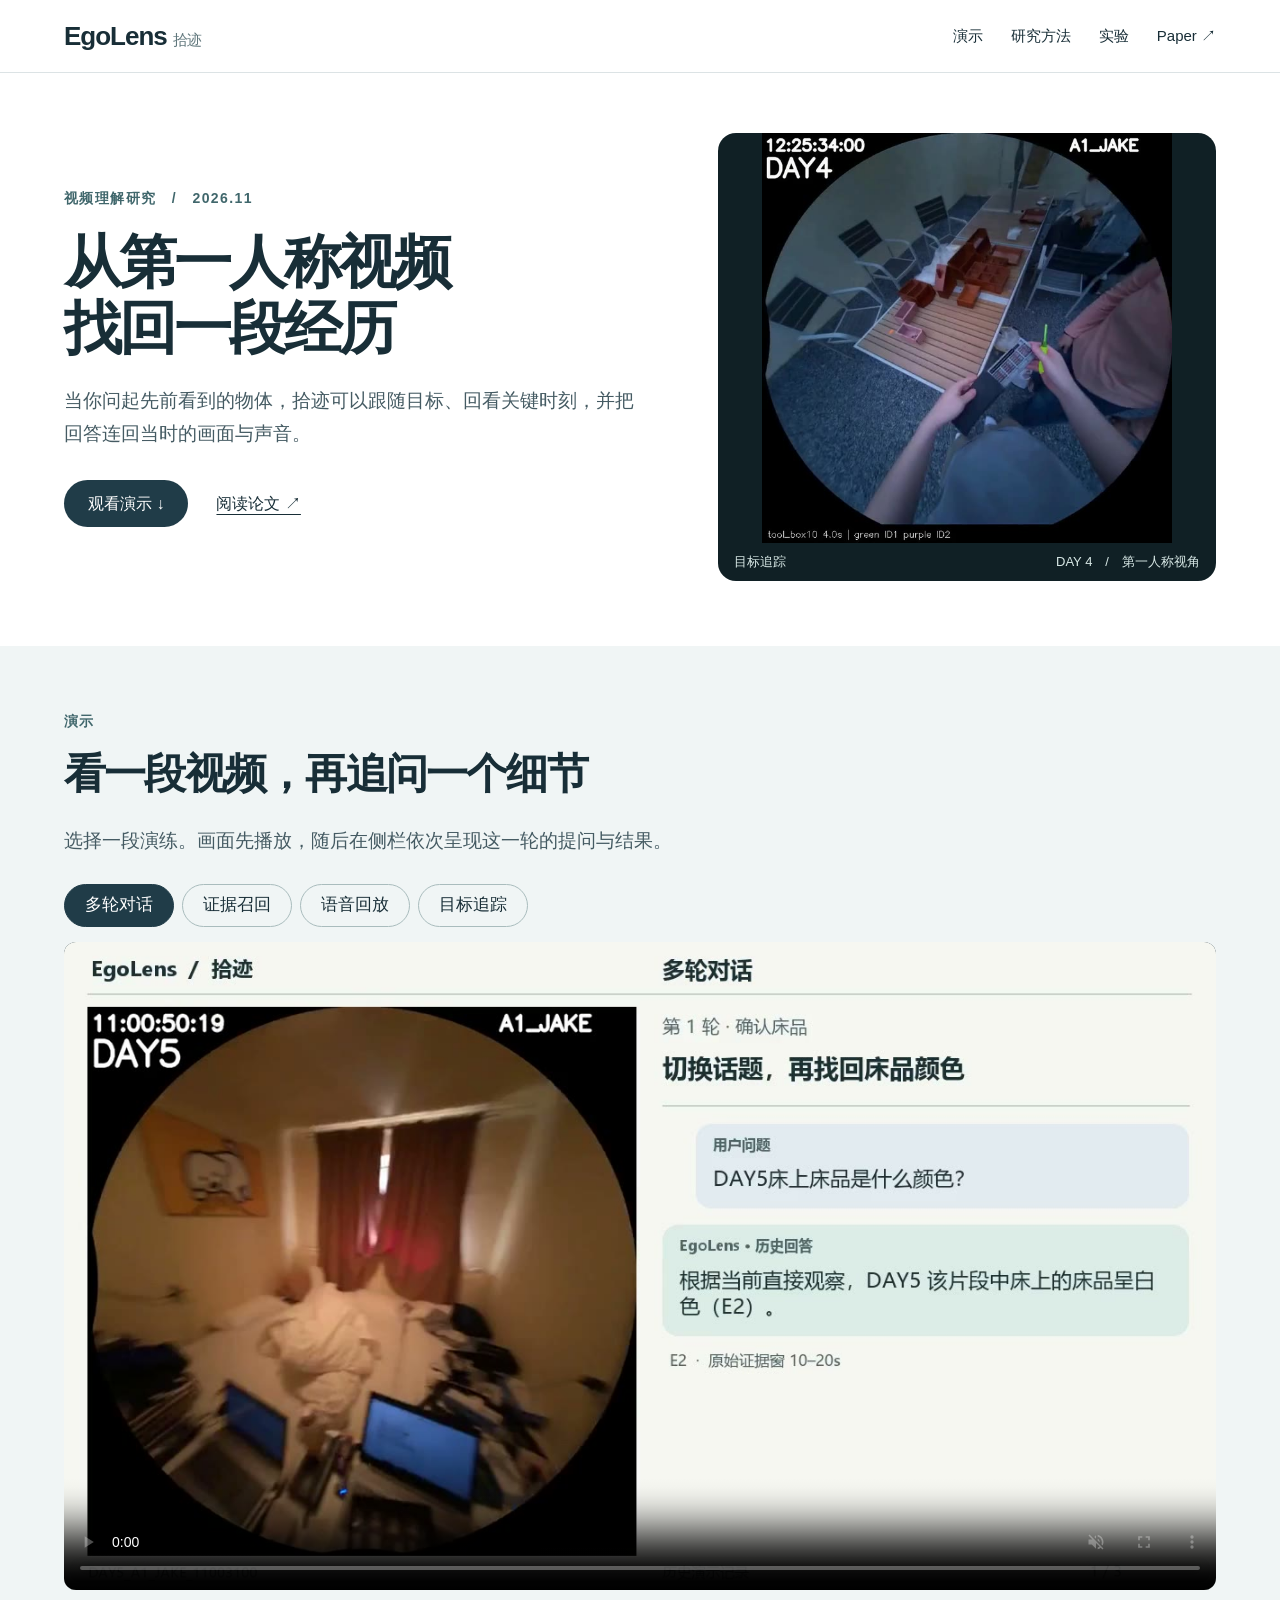
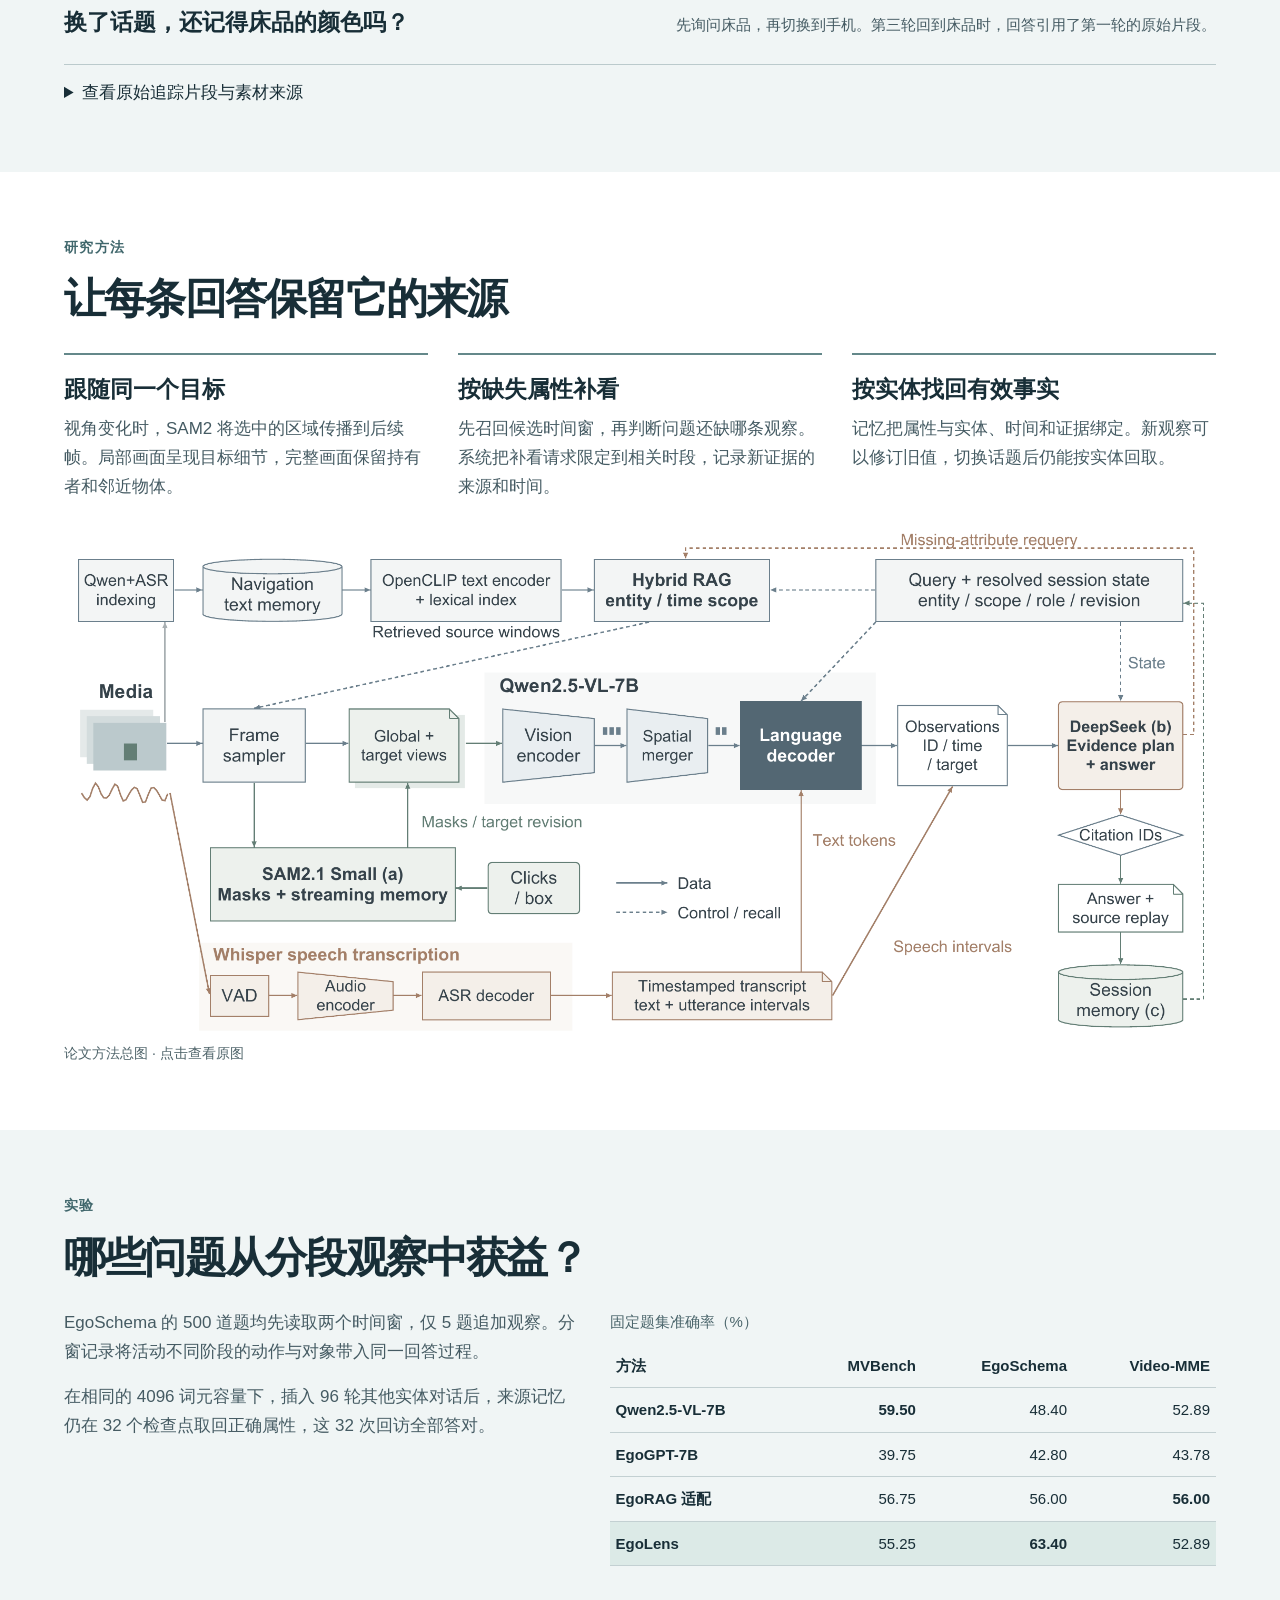
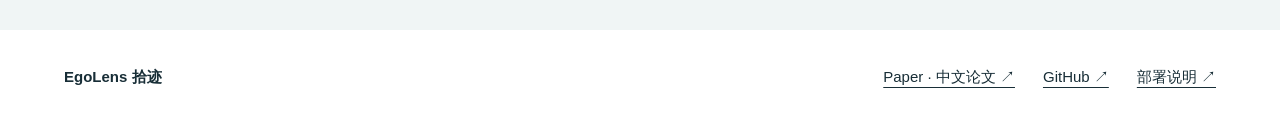
==== commit 1f49c465: "Publish EgoLens paper and four narrated evidence replays" ====
--- a/site/index.html
+++ b/site/index.html
@@ -1,20 +1,10 @@
-<!doctype html>
-<html lang="zh-CN"><head><meta charset="utf-8"><meta name="viewport" content="width=device-width,initial-scale=1"><meta name="description" content="EgoLens 拾迹：点击物体，追溯事件，用可回放的视频与语音证据回答问题。"><meta name="theme-color" content="#090d18"><title>EgoLens 拾迹 · 让视频成为可追溯的记忆</title><link rel="icon" href="./assets/favicon.svg"><link rel="stylesheet" href="./assets/project.css"><link rel="stylesheet" href="./assets/experience.css"></head>
-<body><div class="page-shell" id="top">
-<header><a class="brand" href="#top" aria-label="EgoLens 首页"><svg viewBox="0 0 32 32" fill="none" aria-hidden="true"><path d="M26 7H12a8 8 0 0 0 0 16h14M8 16h13a4.5 4.5 0 0 0 0-9" stroke="currentColor" stroke-width="3" stroke-linecap="round"/></svg><span>egolens<span class="mint">.</span><small>拾迹</small></span></a><nav aria-label="项目导航"><a href="#about">项目</a><a href="#demos">视频 Demo</a><a href="#method">方法</a><a href="#resources">资源</a></nav><a class="header-demo" href="https://github.com/heiheiheiha00/egolens" target="_blank" rel="noopener noreferrer">GitHub <span>↗</span></a></header>
-<main>
-<section class="hero"><div class="hero-copy"><span class="eyebrow"><i></i> EGOCENTRIC VIDEO MEMORY</span><h1>让每一次看见，<br>都能<span>被找回。</span></h1><p>点击一个物体，追问它的位置与经历。<br>让视频、语音和可回放的证据，一起构成记忆。</p><div class="hero-actions"><a class="button primary" href="#demos">观看视频 Demo <span>↗</span></a><a class="button secondary" href="https://github.com/heiheiheiha00/egolens" target="_blank" rel="noopener noreferrer">GitHub <span>⌘</span></a><button class="button paper" id="paperLink" aria-describedby="paperNote">Paper <span>筹备中</span></button></div><div class="live-status"><span class="ready"></span><span>预录模块示例 · 可回看</span><small id="paperNote">论文完成后将在此提供入口</small></div></div>
-<div class="hero-visual"><div class="visual-label"><span><i></i> A MEMORY, IN MOTION</span><span>01 / TOOL</span></div><div class="hero-video"><video muted loop playsinline autoplay preload="metadata" poster="./assets/demos/tool.jpg" aria-label="工具追踪预录模块示例"><source src="./assets/demos/tool.mp4" type="video/mp4"></video><span class="recorded-label">预录模块示例</span><span class="corner c1"></span><span class="corner c2"></span><span class="corner c3"></span><span class="corner c4"></span></div><div class="floating-card"><span class="orbit">✳</span><div><small>FROM AN OBJECT TO A MEMORY</small><b>选中它，沿着证据找回故事。</b></div><span>↗</span></div><div class="visual-foot"><span>可见区域 ≠ 已确认的物理身份</span><span>VISUAL + AUDIO</span></div></div></section>
-<section class="feature-strip" id="about"><div><span>01</span><b>点到哪个，就围绕哪个</b><p>用交互选择确定目标指代</p></div><div><span>02</span><b>问题可以连续追问</b><p>保留会话状态与可修订记忆</p></div><div><span>03</span><b>答案能够回到现场</b><p>视频和逐句语音证据可回放</p></div></section>
-<section class="section introduction"><div><span class="eyebrow">A QUESTION WORTH REMEMBERING</span><h2>我们看过很多画面，<br>却很难再次找到那个瞬间。</h2></div><div><p>“那个工具最后在哪里？”“刚才那段谈话说了什么？”EgoLens 将第一人称视频中的物体、事件和谈话，连接成可以追问的记忆。</p><p>全局概述负责寻找线索，局部画面负责核对事实。用户的点击、问题与目标状态共同决定接下来该看哪里；回答中的来源则让结论可以被检查。</p><a class="text-link" href="#method">了解它如何工作 <span>↗</span></a></div></section>
-<section class="section demo-section" id="demos"><div class="section-heading"><div><span class="eyebrow">ASK. RECALL. RETURN TO THE SOURCE.</span><h2>不止追踪，还能追问与回看。</h2></div><span class="section-badge">RECORDED EXPERIENCE REPLAY</span></div><p class="section-description">回看多轮对话、反馈召回、语音来源与目标追踪。点击轮次与回放按钮即可探索，当前展示为预录结果。</p><div class="experience" id="experience" data-loaded="false"><div class="experience-tabs" id="experienceTabs" role="tablist" aria-label="选择演示能力"></div><div id="experiencePanel" role="tabpanel"><div class="experience-heading"><div><h3 id="caseTitle">正在载入历史回放…</h3><p id="caseIntro"></p></div><span>RECORDED · 点击回看</span></div><div class="experience-body"><div class="case-player"><div class="case-video-frame"><video id="caseVideo" controls playsinline preload="metadata" aria-label="所选记录的来源视频"></video><span id="casePlayLabel">来源片段</span></div><p class="case-source" id="caseSource"></p></div><div class="case-conversation"><div class="case-stage"><span id="caseStage"></span><span>真实历史记录</span></div><div class="case-history" id="caseHistory"></div><small id="caseQuestionLabel" style="font-size:8px;color:#8295ac;margin-bottom:5px">用户问题</small><p class="case-question" id="caseQuestion"></p><div class="case-answer-box"><small id="answerLabel">历史回答</small><p id="caseAnswer"></p><p class="case-note" id="caseNote"></p><div class="case-evidence-list" id="caseEvidence"></div></div></div></div><div class="case-controls"><div><div class="case-steps" id="caseSteps"></div><span id="caseProgress"></span></div><div><button class="step-button" id="casePrev" disabled>← 上一步</button><button class="step-button next-step" id="caseNext" disabled>下一步 →</button></div></div></div></div>
-<details class="tracking-extras"><summary>更多：点击追踪模块片段<span>3 CLIPS ＋</span></summary><div class="demo-grid">
-<article class="demo-card"><div class="demo-media"><video controls playsinline preload="none" poster="./assets/demos/tool.jpg" aria-label="工具与视角变化预录演示"><source src="./assets/demos/tool.mp4" type="video/mp4"></video><span>01 / VIEWPOINT</span></div><div class="demo-copy"><div><span class="tag">目标追踪</span><small>12 秒 · 静音</small></div><h3>跟随视角，追踪一个工具。</h3><p>在第一人称视角变化中，显示所选工具的区域与轨迹。</p></div></article>
-<article class="demo-card"><div class="demo-media"><video controls playsinline preload="none" poster="./assets/demos/bowl.jpg" aria-label="餐具移动预录演示"><source src="./assets/demos/bowl.mp4" type="video/mp4"></video><span>02 / MOVEMENT</span></div><div class="demo-copy"><div><span class="tag lilac">局部移动</span><small>10 秒 · 静音</small></div><h3>从一件餐具，关注一次移动。</h3><p>从选中的餐具出发，回看同一片段里的移动。</p></div></article>
-<article class="demo-card"><div class="demo-media"><video controls playsinline preload="none" poster="./assets/demos/bottles.jpg" aria-label="两个相似目标独立编号预录演示"><source src="./assets/demos/bottles.mp4" type="video/mp4"></video><span>03 / TWO OBJECTS</span></div><div class="demo-copy"><div><span class="tag peach">独立目标</span><small>13 秒 · 静音</small></div><h3>相似的外观，独立的编号。</h3><p>用不同颜色和编号，分别展示两个选中目标。</p></div></article>
-</div></details><details class="media-credit"><summary>素材来源与演示边界 <span>＋</span></summary><p>视频来源：<a href="https://huggingface.co/datasets/lmms-lab/EgoLife" target="_blank" rel="noopener noreferrer">EgoLife 官方数据集</a>；EgoLens 添加追踪可视化。分别节选 DAY4_A1_JAKE_12253000 的0–12秒、DAY2_A1_JAKE_17163000 的2–12秒、DAY3_A1_JAKE_12000000 的0–13秒。数据集卡声明 MIT；代码与第三方依赖各遵循其许可。</p><p>问答回放来自已完成的真实运行记录；视频为原始证据的网页节选。多轮对话使用DAY5床品与DAY6手机片段，反馈召回使用DAY2电脑接触前0–8秒，语音来源为DAY4连续录像649.834–659.310秒。展示中的历史回答或摘录均不产生新的模型推理。</p></details></section>
-<section class="section method-section" id="method"><div class="section-heading"><div><span class="eyebrow">LOOK GLOBALLY. VERIFY LOCALLY.</span><h2>从一个问题，到一段证据。</h2></div><p>概述是导航。画面和语音，才是回答的依据。</p></div><div class="method-grid"><article class="mint-card"><span>01 / SELECT</span><div class="method-icon">⌖</div><h3>明确“它”是谁</h3><p>SAM2 接收点选和框选，产生带版本的目标轨迹；分割有误时可以补点纠正。</p></article><article><span>02 / RETRIEVE & VERIFY</span><div class="method-icon">⌕</div><h3>全局找，局部看</h3><p>Qwen2.5-VL理解视频，混合检索寻找相关片段，证据不足时触发有界补看。</p></article><article class="lilac-card"><span>03 / ANSWER & REPLAY</span><div class="method-icon">↗</div><h3>回答，并保留来源</h3><p>结合时间对齐的语音与视觉证据组织答案，支持多轮追问和来源回放。</p></article></div></section>
-<section class="section resource-section" id="resources"><div><span class="eyebrow">BUILD ON IT</span><h2>项目说明、代码与论文。</h2><p>发布运行主线与环境说明。模型权重、GPU、私有视频及 API 凭据由使用者自行配置。</p></div><div class="resource-links"><a href="https://github.com/heiheiheiha00/egolens" target="_blank" rel="noopener noreferrer"><span>01</span><div><b>GitHub Repository</b><small>运行代码 · 配置示例 · 环境说明</small></div><i>↗</i></a><button id="paperResource"><span>02</span><div><b>Paper</b><small>论文筹备中，完成后补充链接</small></div><i>◷</i></button><a href="https://github.com/heiheiheiha00/egolens/blob/main/docs/DEPLOYMENT.md" target="_blank" rel="noopener noreferrer"><span>03</span><div><b>Run your own EgoLens</b><small>配置模型，按需启动自己的演示</small></div><i>↗</i></a></div></section>
-<section class="closing"><div><span class="eyebrow">COME BACK TO THE EVIDENCE</span><h2>把你的问题，<br>交还给视频。</h2><p>从目标轨迹出发，了解可以回到来源的视频记忆。</p></div><a class="button closing-button" href="#demos">观看预录片段 <span>↗</span></a></section>
-</main><footer><a class="brand" href="#top"><span>egolens<span class="mint">.</span><small>拾迹</small></span></a><div><span>Research prototype · egolens.top</span><small>基础工作：<a href="https://github.com/EvolvingLMMs-Lab/EgoLife" target="_blank" rel="noopener noreferrer">EgoLife</a> / <a href="https://github.com/facebookresearch/sam2" target="_blank" rel="noopener noreferrer">SAM2</a> / <a href="https://github.com/QwenLM/Qwen2.5-VL" target="_blank" rel="noopener noreferrer">Qwen2.5-VL</a></small></div><a href="https://github.com/heiheiheiha00/egolens" target="_blank" rel="noopener noreferrer">GitHub ↗</a></footer>
-</div><dialog id="notice"><button class="dialog-close" aria-label="关闭">×</button><span class="eyebrow">EGOLENS</span><h2 id="noticeTitle"></h2><p id="noticeText"></p><button class="button primary" id="noticeOkay">知道了</button></dialog><script src="./assets/project.js"></script><script src="./assets/experience.js"></script></body></html>
+<!doctype html><html lang="zh-CN"><head><meta charset="utf-8"><meta name="viewport" content="width=device-width,initial-scale=1"><title>EgoLens 拾迹 · 第一人称视频记忆助手</title><meta name="description" content="用目标轨迹、分段观察与可修订的来源记忆查询第一人称视频。阅读论文，观看四组真实演示。"><link rel="icon" href="./assets/favicon.svg"><link rel="stylesheet" href="./assets/project.css"></head><body id="top">
+<header><div class="wrap nav"><a class="brand" href="#top">EgoLens <small>拾迹</small></a><nav><a href="#demos">演示</a><a href="#method">研究方法</a><a href="#results">实验</a><a href="./assets/paper/EgoLens.pdf">Paper ↗</a></nav></div></header>
+<main><section class="hero wrap"><div><div class="kicker">视频理解研究　/　2026.11</div><h1>从第一人称视频<br>找回一段经历</h1><p>当你问起先前看到的物体，拾迹可以跟随目标、回看关键时刻，并把回答连回当时的画面与声音。</p><div class="actions"><a class="primary" href="#demos">观看演示 ↓</a><a href="./assets/paper/EgoLens.pdf">阅读论文 ↗</a></div></div><figure class="herofig"><video playsinline muted autoplay loop poster="./assets/demos/tool.jpg" aria-label="工具随视角变化的分割轨迹"><source src="./assets/demos/tool.mp4" type="video/mp4"></video><figcaption><span>目标追踪</span> DAY 4　/　第一人称视角</figcaption></figure></section>
+<section class="tint" id="demos"><div class="wrap block"><div class="kicker">演示</div><h2>看一段视频，再追问一个细节</h2><p class="lede">选择一段演练。画面先播放，随后在侧栏依次呈现这一轮的提问与结果。</p>
+<div id="tabs" role="tablist" aria-label="演练场景"><button role="tab" aria-selected="true" data-case="memory">多轮对话</button><button role="tab" aria-selected="false" data-case="recall">证据召回</button><button role="tab" aria-selected="false" data-case="speech">语音回放</button><button role="tab" aria-selected="false" data-case="tracking">目标追踪</button></div>
+<div role="tabpanel" id="panel"><video id="film" muted controls playsinline preload="metadata" poster="./assets/films/memory.jpg" src="./assets/films/memory.mp4" aria-label="演练视频"></video><div class="caption"><h3 id="filmTitle">换了话题，还记得床品的颜色吗？</h3><p id="filmText">先询问床品，再切换到手机。第三轮回到床品时，回答引用了第一轮的原始片段。</p></div></div>
+<details><summary>查看原始追踪片段与素材来源</summary><div class="extras"><figure><video src="./assets/demos/bowl.mp4" poster="./assets/demos/bowl.jpg" preload="none" controls playsinline></video><figcaption>餐具移动</figcaption></figure><figure><video src="./assets/demos/bottles.mp4" poster="./assets/demos/bottles.jpg" preload="none" controls playsinline></video><figcaption>相似目标的独立编号</figcaption></figure></div><p>视频来自 <a href="https://huggingface.co/datasets/lmms-lab/EgoLife">EgoLife 数据集</a>。三组问答回放采用项目历史记录。目标追踪展示 SAM2 的实测分割结果。</p></details></div></section>
+<section class="wrap block" id="method"><div class="kicker">研究方法</div><h2>让每条回答保留它的来源</h2><div class="cols"><article><h3>跟随同一个目标</h3><p>视角变化时，SAM2 将选中的区域传播到后续帧。局部画面呈现目标细节，完整画面保留持有者和邻近物体。</p></article><article><h3>按缺失属性补看</h3><p>先召回候选时间窗，再判断问题还缺哪条观察。系统把补看请求限定到相关时段，记录新证据的来源和时间。</p></article><article><h3>按实体找回有效事实</h3><p>记忆把属性与实体、时间和证据绑定。新观察可以修订旧值，切换话题后仍能按实体回取。</p></article></div><figure class="methodFig"><a href="./assets/paper/method.png"><img loading="lazy" src="./assets/paper/method.png" alt="EgoLens论文方法总图，展示候选来源、目标观察、有界反馈与可修订记忆"></a><figcaption>论文方法总图 · 点击查看原图</figcaption></figure></section>
+<section class="tint" id="results"><div class="wrap block"><div class="kicker">实验</div><h2>哪些问题从分段观察中获益？</h2><div class="split"><div><p>EgoSchema 的 500 道题均先读取两个时间窗，仅 5 题追加观察。分窗记录将活动不同阶段的动作与对象带入同一回答过程。</p><p>在相同的 4096 词元容量下，插入 96 轮其他实体对话后，来源记忆仍在 32 个检查点取回正确属性，这 32 次回访全部答对。</p></div><div class="scroll"><table><caption>固定题集准确率（%）</caption><thead><tr><th>方法</th><th>MVBench</th><th>EgoSchema</th><th>Video-MME</th></tr></thead><tbody><tr><th>Qwen2.5-VL-7B</th><td><b>59.50</b></td><td>48.40</td><td>52.89</td></tr><tr><th>EgoGPT-7B</th><td>39.75</td><td>42.80</td><td>43.78</td></tr><tr><th>EgoRAG 适配</th><td>56.75</td><td>56.00</td><td><b>56.00</b></td></tr><tr><th>EgoLens</th><td>55.25</td><td><b>63.40</b></td><td>52.89</td></tr></tbody></table></div></div></div></section>
+</main><footer class="wrap"><b>EgoLens 拾迹</b><a href="./assets/paper/EgoLens.pdf">Paper · 中文论文 ↗</a><a href="https://github.com/heiheiheiha00/egolens">GitHub ↗</a><a href="https://github.com/heiheiheiha00/egolens/blob/main/docs/DEPLOYMENT.md">部署说明 ↗</a></footer><script src="./assets/project.js"></script></body></html>
--- a/site/assets/project.css
+++ b/site/assets/project.css
@@ -1,5 +1 @@
-:root{color-scheme:dark;--mint:#bcebb2;--muted:#a5a9bd;--line:#ffffff12}*{box-sizing:border-box}html{scroll-behavior:smooth;scroll-padding-top:30px}body{margin:0;background:radial-gradient(ellipse at 2% 0,#b8a7bd,transparent 60%),radial-gradient(ellipse at 100% 90%,#95a9bf,transparent 60%),#d2cedd;padding:25px;color:#f1f2f7;font:15px/1.8 "Segoe UI","Microsoft YaHei",sans-serif}a{color:inherit;text-decoration:none}button{font:inherit;cursor:pointer}button:focus-visible,a:focus-visible,summary:focus-visible{outline:2px solid var(--mint);outline-offset:5px}[hidden]{display:none!important}h1,h2,h3,p{margin:0}.page-shell{max-width:1500px;margin:auto;border:1px solid #e3dffdb0;border-radius:37px;background:radial-gradient(ellipse at 100% 0,#0e1c35,transparent 38%),radial-gradient(ellipse at 2% 50%,#1c1426,transparent 35%),#090d18;overflow:hidden;box-shadow:0 0 0 7px #ffffff18,0 30px 80px #322b4933}header{display:flex;align-items:center;justify-content:space-between;padding:27px 5%;gap:25px}.brand{display:flex;align-items:center;gap:10px}.brand svg{width:33px}.brand>span{font-size:26px;font-weight:600;letter-spacing:-1.1px}.brand small{font-size:10px;color:#b9b9ca;letter-spacing:1px;margin-left:9px;font-weight:400}.mint{color:var(--mint)}nav{display:flex;gap:5px;background:#ffffff09;padding:6px;border:1px solid #ffffff06;border-radius:30px}nav a{font-size:12px;padding:7px 19px;border-radius:24px;color:#c1c5d6}nav a:hover{background:#ffffff0d}.header-demo{background:#eff4ed;color:#1d3025;border:0;border-radius:25px;font-size:11px;padding:10px 19px}.header-demo span{margin-left:16px}main{padding:0 5%}.hero{display:grid;grid-template-columns:1.12fr 1fr;gap:7%;align-items:center;padding:56px 0 67px}.eyebrow{font-size:9px;font-weight:500;letter-spacing:2px;color:#9aabc0;display:inline-flex;align-items:center;gap:8px}.eyebrow>i{width:5px;height:5px;background:var(--mint);border-radius:50%}h1{font-size:clamp(35px,4.1vw,61px);letter-spacing:-2.6px;line-height:1.36;font-weight:500;margin:19px 0 21px}h1>span{background:linear-gradient(110deg,#81d9bd,#d8ed9e);background-clip:text;-webkit-background-clip:text;color:transparent}.hero-copy>p{color:#b7bfd1;font-size:13px;line-height:2.05}.hero-actions{display:flex;flex-wrap:wrap;gap:10px;margin-top:28px}.button{display:inline-flex;align-items:center;justify-content:center;gap:18px;font-size:12px;border-radius:25px;padding:11px 19px;border:1px solid var(--line);transition:.2s}.button:hover{transform:translateY(-2px)}.primary{background:linear-gradient(115deg,#92dfbd,#d9ec9d);color:#182e25;border-color:transparent}.secondary{background:#ffffff08;color:#e0e2eb}.paper{background:transparent;color:#acb3c8}.paper>span{font-size:9px;background:#ffffff08;border-radius:12px;padding:1px 6px;color:#919cb4}.live-status{display:flex;align-items:center;gap:7px;color:#8e9bb4;font-size:9px;margin-top:16px;flex-wrap:wrap}.live-status>span:first-child{width:5px;height:5px;background:#a593bf;border-radius:50%}.live-status>span.ready{background:var(--mint)}.live-status>small{font-size:8px;color:#747f98;margin-left:8px}.hero-visual{position:relative;border-radius:24px;padding:14px 14px 12px;background:linear-gradient(140deg,#2d324b,#1d2336);border:1px solid #ffffff12;transform:rotate(1.8deg);box-shadow:0 18px 55px #03040e44}.visual-label,.visual-foot{display:flex;align-items:center;justify-content:space-between;font-size:8px;color:#a7b0c7;gap:9px;letter-spacing:.7px}.visual-label{padding:0 2px 12px}.visual-label i{display:inline-block;width:4px;height:4px;background:#bfe4a8;border-radius:50%;margin-right:4px}.hero-video{position:relative;border-radius:16px;overflow:hidden;background:#0a0c13;aspect-ratio:1.23}.hero-video video{height:100%;width:100%;object-fit:cover}.recorded-label{position:absolute;top:12px;right:12px;font-size:8px;color:#dcebd5;background:#16241fbd;border:1px solid #e7f5dd24;border-radius:6px;padding:3px 8px}.corner{position:absolute;width:24px;height:24px;border-color:#b5e5ae;border-style:solid;border-width:0}.c1{top:12px;left:12px;border-top-width:2px;border-left-width:2px}.c2{top:12px;right:12px;border-top-width:2px;border-right-width:2px}.c3{bottom:12px;left:12px;border-bottom-width:2px;border-left-width:2px}.c4{bottom:12px;right:12px;border-bottom-width:2px;border-right-width:2px}.floating-card{display:flex;align-items:center;gap:12px;position:absolute;bottom:54px;left:-25px;right:40px;background:linear-gradient(115deg,#a6e5ba,#d9ec9c);color:#203329;border-radius:17px;padding:13px 15px;transform:rotate(-1.8deg);box-shadow:0 10px 25px #060a1425}.orbit{font-size:28px;line-height:1}.floating-card div{flex:1}.floating-card small{display:block;font-size:6px;letter-spacing:1px;color:#426044}.floating-card b{font-size:11px;font-weight:500;display:block;margin-top:3px}.floating-card>span:last-child{font-size:20px}.visual-foot{font-size:7px;padding:13px 2px 0;color:#8c9ab3}.feature-strip{display:grid;grid-template-columns:1fr 1fr 1fr;border-top:1px solid var(--line);border-bottom:1px solid var(--line);padding:25px 0;gap:20px}.feature-strip div{padding-left:24px;border-left:1px solid var(--line)}.feature-strip div:first-child{padding-left:0;border-left:0}.feature-strip span{font-size:9px;color:#acb5a5;display:inline-block;margin-right:10px}.feature-strip b{font-size:13px;font-weight:500}.feature-strip p{font-size:10px;color:#8998ad;margin:5px 0 0 25px}.section{padding:72px 0}.introduction{display:grid;grid-template-columns:1.1fr 1fr;gap:7%;align-items:center}h2{font-size:30px;font-weight:400;line-height:1.6;letter-spacing:-1px;margin-top:12px}.introduction>div:last-child>p{font-size:12px;color:#a9b5c9;line-height:2.1;margin:8px 0 15px}.text-link{font-size:11px;display:inline-flex;gap:25px;align-items:center;color:#c3e2b6;margin-top:10px}.section-heading{display:flex;justify-content:space-between;align-items:end;gap:25px}.section-heading h2{margin-top:7px}.section-badge{font-size:8px;letter-spacing:1px;color:#a3adbd;border:1px solid #b4c1aa26;border-radius:20px;padding:5px 10px;white-space:nowrap}.section-description{font-size:11px;color:#9cabc0;margin-top:11px}.demo-section{border-top:1px solid var(--line)}.demo-grid{display:grid;grid-template-columns:1fr 1fr 1fr;gap:17px;margin-top:27px}.demo-card{background:linear-gradient(145deg,#252a40,#1c2234);border:1px solid #ffffff0b;border-radius:21px;overflow:hidden}.demo-media{position:relative;background:#0b1019;aspect-ratio:1.25}.demo-media video{width:100%;height:100%;object-fit:contain}.demo-media>span{position:absolute;top:11px;left:11px;font-size:7px;letter-spacing:.6px;padding:3px 7px;border-radius:6px;background:#111c20bf;color:#d0decf;pointer-events:none}.demo-copy{padding:18px}.demo-copy>div{display:flex;justify-content:space-between;align-items:center}.tag{font-size:8px;padding:2px 8px;border-radius:12px;background:#b4dfb21b;color:#c4e5b7}.tag.lilac{color:#cfc0e8;background:#b5a4d31c}.tag.peach{color:#e9cbb8;background:#dfb49518}.demo-copy small{font-size:8px;color:#8995ae}.demo-copy h3{font-size:14px;font-weight:500;letter-spacing:-.4px;margin:15px 0 9px}.demo-copy p{font-size:10px;color:#9daec2;line-height:1.9}.media-credit{margin-top:18px;border:1px solid var(--line);border-radius:13px;padding:12px 15px;color:#8495ae;font-size:10px}.media-credit summary{display:flex;justify-content:space-between;cursor:pointer;color:#b2bbcc}.media-credit p{margin-top:12px;font-size:10px;line-height:1.9}.media-credit a{color:#c4dfb7}.method-section{border-top:1px solid var(--line)}.section-heading>p{font-size:10px;max-width:240px;color:#98a7be;line-height:1.9}.method-grid{display:grid;grid-template-columns:1fr 1fr 1fr;gap:17px;margin-top:30px}.method-grid article{padding:25px;border-radius:23px;background:#242b3e;border:1px solid #ffffff09}.method-grid article>span{font-size:8px;letter-spacing:1px;color:#aab8c9}.method-icon{font-size:29px;margin:20px 0 11px;color:#c2dfb8}.method-grid h3{font-size:19px;line-height:1.6;font-weight:500;letter-spacing:-.5px}.method-grid p{font-size:11px;color:#acb8cc;line-height:1.95;margin-top:12px}.mint-card{background:linear-gradient(125deg,#81d6bf,#d7eb9f)!important;color:#1f3d30}.mint-card>span,.mint-card p,.mint-card .method-icon{color:#325946!important}.lilac-card{background:linear-gradient(125deg,#897cac,#bdabd9)!important;color:#232137}.lilac-card>span,.lilac-card p,.lilac-card .method-icon{color:#3e3857!important}.resource-section{display:grid;grid-template-columns:1fr 1fr;gap:8%;border-top:1px solid var(--line);align-items:center}.resource-section>div>p{font-size:11px;color:#9aabc0;line-height:1.95;margin-top:14px;max-width:380px}.resource-links{display:grid;gap:10px}.resource-links>a,.resource-links>button{display:flex;align-items:center;gap:17px;text-align:left;background:#252b3d;color:#e2e6ee;border:1px solid #ffffff08;border-radius:15px;padding:16px 18px}.resource-links>a:hover,.resource-links>button:hover{background:#30374b}.resource-links>*>span{font-size:9px;color:#a6b89f}.resource-links div{flex:1}.resource-links b{display:block;font-size:12px;font-weight:500}.resource-links small{display:block;font-size:9px;color:#93a3ba;margin-top:2px}.resource-links i{font-style:normal;color:#b6c8ab}.closing{display:flex;align-items:center;justify-content:space-between;gap:30px;padding:39px 40px;margin:0 0 44px;border-radius:26px;background:linear-gradient(120deg,#82d8be,#c6e8a4 65%,#dfed9b);color:#1b372b;position:relative;overflow:hidden}.closing .eyebrow{color:#3b6451}.closing h2{font-size:36px;line-height:1.5;letter-spacing:-1.5px;margin:13px 0 10px}.closing p{font-size:11px;color:#3f6351}.closing-button{border:0;background:#152c24;color:#e3efdc;font-size:12px;padding:13px 22px;white-space:nowrap}.closing-button>span{margin-left:25px}footer{padding:26px 5% 30px;border-top:1px solid var(--line);display:flex;align-items:center;justify-content:space-between;gap:20px}footer .brand>span{font-size:20px}footer>div{font-size:9px;color:#8998ad;text-align:center}footer small{display:block;font-size:8px;color:#718199;margin-top:5px}footer> a:last-child{font-size:10px;color:#c0cfb7}dialog{background:#222a3d;border:1px solid #ffffff17;border-radius:24px;color:#e7eaf1;padding:33px;max-width:430px;width:calc(100% - 35px);box-shadow:0 30px 100px #02040d99}dialog::backdrop{background:#030711b8;backdrop-filter:blur(7px)}dialog h2{font-size:24px;margin:18px 0 10px}dialog p{font-size:12px;line-height:2;color:#b8c3d6;margin-bottom:25px}.dialog-close{position:absolute;right:15px;top:10px;background:none;border:0;color:#9ba9c0;font-size:25px}
-@media(max-width:1050px){body{padding:18px}.hero{gap:5%;padding-top:36px}h1{font-size:43px;letter-spacing:-1.9px}nav a{padding:7px 12px}.hero-actions{gap:8px}.button{font-size:11px;padding:10px 14px;gap:12px}.feature-strip b{font-size:11px}.section{padding:56px 0}h2{font-size:26px}.demo-grid,.method-grid{gap:12px}.demo-copy{padding:15px}.demo-copy h3{font-size:12px}.method-grid article{padding:21px}.method-grid h3{font-size:17px}.floating-card{left:-13px;right:20px}.floating-card b{font-size:10px}.section-badge{display:none}}
-@media(max-width:760px){header{padding:22px 5%;flex-wrap:wrap;gap:16px}.brand>span{font-size:24px}.header-demo{font-size:10px;padding:8px 15px}nav{order:3;width:100%;justify-content:space-between}nav a{flex:1;text-align:center;font-size:11px;padding:5px 8px}.hero{grid-template-columns:1fr;gap:42px;padding:32px 0 45px}.hero-copy{max-width:540px}h1{font-size:49px}.hero-copy>p{font-size:12px}.hero-visual{max-width:530px;width:94%;justify-self:center;transform:rotate(1.2deg)}.hero-video{aspect-ratio:1.45}.hero-visual .floating-card{bottom:40px;left:-13px}.feature-strip{grid-template-columns:1fr;gap:16px;padding:22px 0}.feature-strip div{padding-left:0;border-left:0}.feature-strip b{font-size:13px}.feature-strip p{font-size:10px;margin-top:1px}.introduction,.resource-section{grid-template-columns:1fr;gap:25px}.section-heading{align-items:start;flex-direction:column;gap:10px}.demo-grid{grid-template-columns:1fr;gap:19px}.demo-media{aspect-ratio:1.55}.demo-copy h3{font-size:16px}.demo-copy p{font-size:11px}.demo-copy{padding:19px}.method-grid{grid-template-columns:1fr;gap:13px}.method-grid article{padding:25px}.method-icon{margin:15px 0 5px}.method-grid h3{font-size:21px}.method-grid p{font-size:12px}.closing{padding:28px;flex-direction:column;align-items:start;gap:25px}.closing h2{font-size:33px}.closing-button{padding:12px 19px}.closing p{font-size:10px}footer{flex-wrap:wrap;gap:18px}footer>div{order:3;width:100%;text-align:left}.section-description{font-size:10px}}
-@media(max-width:430px){body{padding:10px}.page-shell{border-radius:25px;box-shadow:0 0 0 4px #ffffff18,0 20px 50px #322b4933}header{padding:20px 5% 14px}.brand svg{width:29px}.brand>span{font-size:23px}.brand small{font-size:9px;margin-left:5px}.header-demo{padding:8px 12px}.header-demo span{margin-left:10px}.eyebrow{font-size:7px;letter-spacing:1.5px}.hero{padding-top:24px;gap:35px}h1{font-size:40px;letter-spacing:-2px;margin-top:16px}.hero-copy>p{font-size:11px}.hero-actions .button{font-size:10px;padding:9px 12px;gap:9px}.paper>span{font-size:8px}.live-status{font-size:8px}.live-status>small{margin-left:12px;width:100%;font-size:7px}.hero-visual{width:96%;padding:10px;border-radius:18px}.visual-label,.visual-foot{font-size:6px}.hero-video{border-radius:12px;aspect-ratio:1.2}.floating-card{padding:10px;gap:8px;right:12px!important;left:-8px!important;bottom:43px!important}.floating-card b{font-size:9px}.floating-card small{font-size:5px}.orbit{font-size:23px}.recorded-label{top:8px;right:8px;font-size:7px}.section{padding:42px 0}h2{font-size:25px}.introduction>div:last-child>p{font-size:11px}.resource-links>a,.resource-links>button{padding:15px}.resource-links small{font-size:8px}.closing{padding:25px;margin-bottom:30px}.closing h2{font-size:30px}.media-credit{font-size:9px}.media-credit p{font-size:9px}}
-@media(prefers-reduced-motion:reduce){html{scroll-behavior:auto}*{transition:none!important}}
+*{box-sizing:border-box}html{scroll-behavior:smooth;scroll-padding-top:24px}body{margin:0;color:#182e37;font:17px/1.7 "Microsoft YaHei",Arial,sans-serif;background:#fff}a{color:inherit;text-underline-offset:5px}.wrap{width:min(1180px,90%);margin:auto}header{border-bottom:1px solid #dce3e5}.nav,nav,.actions,.caption,footer{display:flex;align-items:center;gap:28px}.nav{justify-content:space-between;height:72px}.brand{font:650 26px Arial;text-decoration:none;letter-spacing:-1px}.brand small{font:15px "Microsoft YaHei";color:#60777c}nav a{font-size:15px;text-decoration:none}nav a:hover,footer a:hover{color:#276c72}.hero{display:grid;grid-template-columns:1fr .85fr;gap:6%;align-items:center;padding:60px 0 65px}.kicker{font-size:14px;color:#40676c;letter-spacing:.1em;font-weight:600}h1,h2,h3,p,figure{margin:0}h1{font-size:clamp(40px,4.5vw,69px);line-height:1.15;letter-spacing:-.052em;margin:18px 0 24px}h2{font-size:clamp(30px,3.3vw,48px);line-height:1.22;letter-spacing:-.042em;margin:14px 0 26px}h3{font-size:23px;line-height:1.4}p{color:#455b63}.hero p,.lede{font-size:19px;max-width:32em}.actions{margin-top:30px;font-size:16px}.primary{padding:10px 24px;background:#203c48;color:white;border-radius:24px;text-decoration:none}.herofig{position:relative;border-radius:18px;overflow:hidden;background:#102025}.herofig video{display:block;width:100%;max-height:410px;object-fit:contain}.herofig figcaption{display:flex;justify-content:space-between;color:#d8e8e6;padding:8px 16px;font-size:13px}.tint{background:#f0f5f5}.block{padding:64px 0}#tabs{display:flex;flex-wrap:wrap;gap:8px;margin:26px 0 15px}button{font:inherit;color:inherit;cursor:pointer;background:transparent;border:1px solid #a9bcbd;border-radius:24px;padding:6px 20px}button[aria-selected=true]{background:#203c48;color:white;border-color:#203c48}#film{width:100%;aspect-ratio:16/9;background:#162a34;border-radius:12px;display:block}.caption{align-items:baseline;justify-content:space-between;margin:16px 0}.caption p{max-width:44em;font-size:15px}details{border-top:1px solid #bbcacc;margin-top:26px;padding-top:14px}summary{cursor:pointer}.extras,.cols,.split{display:grid;gap:30px}.extras{grid-template-columns:repeat(2,1fr);margin:18px 0}.extras video{width:100%;max-height:250px;background:#162a34}.cols{grid-template-columns:repeat(3,1fr);margin:28px 0}.cols article{border-top:2px solid #64888a;padding-top:18px}.cols p{margin-top:10px}.methodFig img{width:100%;display:block}.methodFig figcaption,figcaption{color:#50656b;font-size:14px}.split{grid-template-columns:.85fr 1fr}.split p+p{margin-top:16px}.scroll{overflow-x:auto}table{width:100%;border-collapse:collapse;font-size:15px;text-align:right}caption{text-align:left;color:#49646a;padding-bottom:9px}th,td{padding:9px 6px;border-bottom:1px solid #c3d0d2}th:first-child{text-align:left}tbody tr:last-child{background:#dceae7}footer{padding:34px 0;flex-wrap:wrap;font-size:15px}footer b{margin-right:auto}@media(max-width:720px){.nav,nav{gap:12px}.brand{font-size:21px}nav a{font-size:13px}.hero,.split,.cols{grid-template-columns:1fr}.hero{padding:35px 0;gap:24px}.herofig video{max-height:280px}.block{padding:40px 0}.caption{display:block}.caption p{margin-top:8px}button{padding:5px 12px}.cols{gap:16px}footer{gap:14px}}@media(prefers-reduced-motion:reduce){html{scroll-behavior:auto}}
